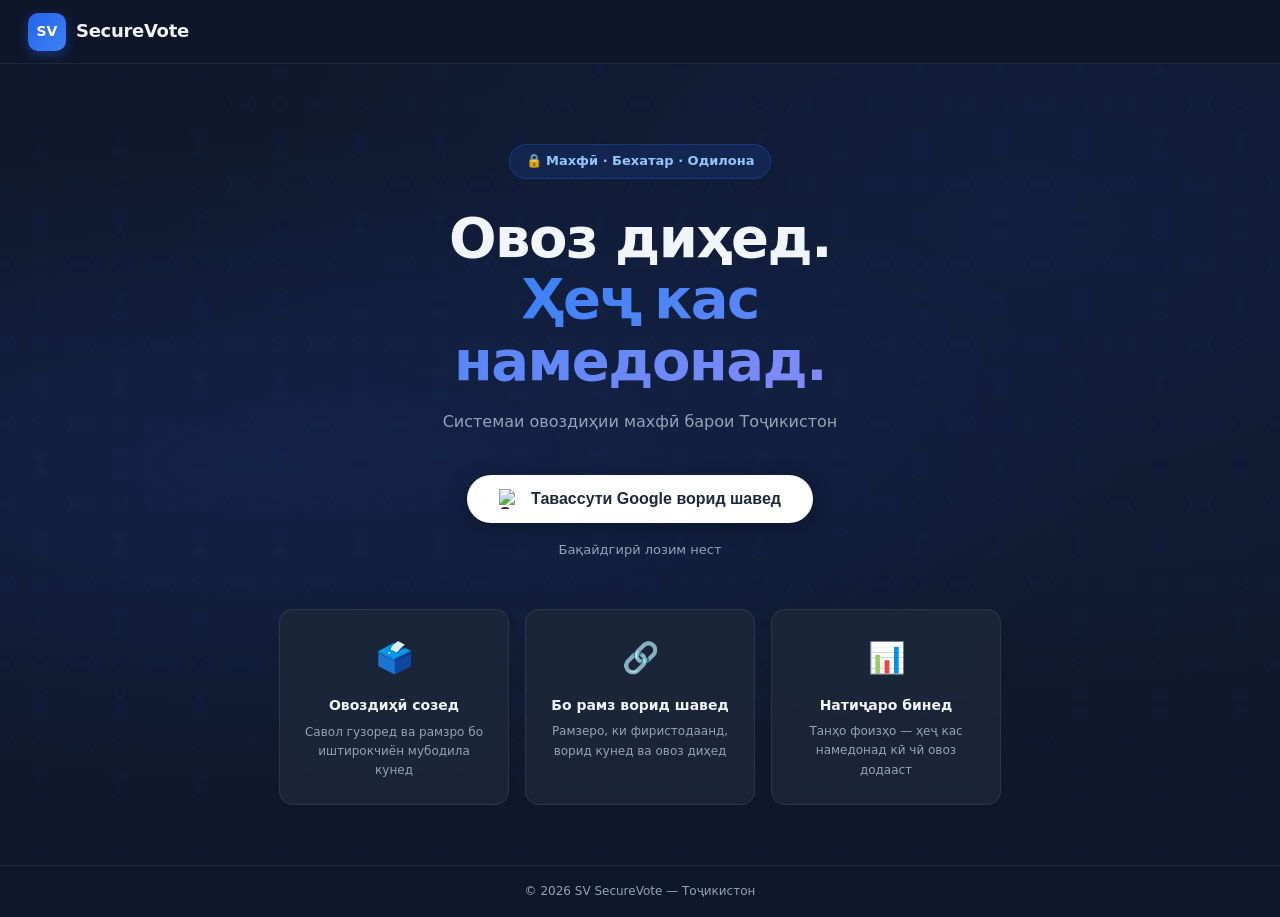
==== index.html @ 40b9450d "redesign: dark theme + Tajik language" ====
<!DOCTYPE html>
<html lang="tg">
<head>
  <meta charset="UTF-8" />
  <meta name="viewport" content="width=device-width, initial-scale=1.0"/>
  <title>SV — Овоздиҳии махфӣ</title>
  <link rel="stylesheet" href="style.css" />
  <style>
    #loader {
      position: fixed; inset: 0;
      background: #0f172a;
      display: flex; align-items: center; justify-content: center;
      z-index: 9999;
      transition: opacity 0.4s;
    }
    #loader.hidden { opacity: 0; pointer-events: none; }
    .loader-inner {
      display: flex; flex-direction: column; align-items: center; gap: 16px;
    }
    .loader-logo {
      width: 64px; height: 64px;
      background: linear-gradient(135deg, #2563eb, #3b82f6);
      border-radius: 16px;
      display: flex; align-items: center; justify-content: center;
      font-size: 22px; font-weight: 900; color: white;
      box-shadow: 0 8px 24px rgba(37,99,235,0.5);
      animation: pulse-logo 1.5s ease-in-out infinite;
    }
    @keyframes pulse-logo {
      0%, 100% { transform: scale(1); box-shadow: 0 8px 24px rgba(37,99,235,0.5); }
      50% { transform: scale(1.05); box-shadow: 0 12px 32px rgba(37,99,235,0.7); }
    }
    .loader-text { color: #94a3b8; font-size: 14px; letter-spacing: 0.5px; }
  </style>
</head>
<body>

  <div id="loader">
    <div class="loader-inner">
      <div class="loader-logo">SV</div>
      <div class="loader-text">SecureVote</div>
    </div>
  </div>

  <div class="page" id="mainContent" style="display:none">

    <header class="header">
      <div class="logo">
        <div class="logo-icon">SV</div>
        <span class="logo-text">SecureVote</span>
      </div>
    </header>

    <main class="hero">
      <div class="hero-content">

        <div class="badge">🔒 Махфӣ · Бехатар · Одилона</div>

        <h1 class="hero-title">
          Овоз диҳед.<br/>
          <span class="highlight">Ҳеҷ кас намедонад.</span>
        </h1>

        <p class="hero-subtitle">
          Системаи овоздиҳии махфӣ барои Тоҷикистон
        </p>

        <button class="btn-google" id="loginBtn">
          <img src="https://www.gstatic.com/firebasejs/ui/2.0.0/images/auth/google.svg" alt="Google" class="google-icon"/>
          Тавассути Google ворид шавед
        </button>

        <p class="login-note" id="statusText">Бақайдгирӣ лозим нест</p>

      </div>

      <div class="features">
        <div class="feature-card">
          <div class="feature-icon">🗳️</div>
          <h3>Овоздиҳӣ созед</h3>
          <p>Савол гузоред ва рамзро бо иштирокчиён мубодила кунед</p>
        </div>
        <div class="feature-card">
          <div class="feature-icon">🔗</div>
          <h3>Бо рамз ворид шавед</h3>
          <p>Рамзеро, ки фиристодаанд, ворид кунед ва овоз диҳед</p>
        </div>
        <div class="feature-card">
          <div class="feature-icon">📊</div>
          <h3>Натиҷаро бинед</h3>
          <p>Танҳо фоизҳо — ҳеҷ кас намедонад кӣ чӣ овоз додааст</p>
        </div>
      </div>
    </main>

    <footer class="footer">
      <p>© 2026 SV SecureVote — Тоҷикистон</p>
    </footer>

  </div>

  <script src="https://accounts.google.com/gsi/client" async defer></script>
  <script>
    const API = window.location.origin + '/api';

    async function init() {
      try {
        const res = await fetch(`${API}/auth/me`, {
          credentials: 'include',
          signal: AbortSignal.timeout(3000)
        });
        if (res.ok) {
          const data = await res.json();
          if (data.id) { window.location.replace('/dashboard.html'); return; }
        }
      } catch (e) {}

      document.getElementById('loader').classList.add('hidden');
      document.getElementById('mainContent').style.display = 'block';

      setTimeout(() => {
        if (typeof google !== 'undefined') {
          google.accounts.id.initialize({
            client_id: '958043340271-2udqs3muep02uu7fbc3ut4n145avl7a7.apps.googleusercontent.com',
            callback: handleGoogleLogin,
            auto_select: false,
          });
        }
      }, 500);
    }

    document.getElementById('loginBtn').addEventListener('click', () => {
      if (typeof google !== 'undefined') {
        google.accounts.id.prompt();
      } else {
        document.getElementById('statusText').textContent = '❌ Google загрузилось не. Обнови страницу.';
      }
    });

    async function handleGoogleLogin(response) {
      const statusText = document.getElementById('statusText');
      const btn = document.getElementById('loginBtn');
      btn.disabled = true;
      statusText.textContent = 'Дохил мешавем...';

      try {
        const payload = JSON.parse(atob(response.credential.split('.')[1]));
        const res = await fetch(`${API}/auth/google/login`, {
          method: 'POST',
          credentials: 'include',
          headers: { 'Content-Type': 'application/json' },
          body: JSON.stringify({
            google_id: payload.sub,
            email: payload.email,
            name: payload.name,
            avatar: payload.picture,
          }),
        });
        const data = await res.json();
        if (data.success) {
          statusText.textContent = '✅ Муваффақ!';
          window.location.replace('/dashboard.html');
        } else {
          statusText.textContent = '❌ Хато. Такрор кӯшед.';
          btn.disabled = false;
        }
      } catch (e) {
        statusText.textContent = '❌ Хато: ' + e.message;
        btn.disabled = false;
      }
    }

    window.addEventListener('load', init);
  </script>
</body>
</html>
---- style.css ----
/* === RESET === */
* { margin: 0; padding: 0; box-sizing: border-box; }

:root {
  --primary: #2563eb;
  --primary-dark: #1d4ed8;
  --primary-light: #3b82f6;
  --accent: #f59e0b;
  --bg: #0f172a;
  --bg2: #1e293b;
  --bg3: #334155;
  --text: #f1f5f9;
  --text2: #94a3b8;
  --border: rgba(255,255,255,0.08);
  --card: rgba(30,41,59,0.8);
  --white: #ffffff;
  --success: #10b981;
  --danger: #ef4444;
  --radius: 14px;
  --radius-sm: 8px;
}

body {
  font-family: 'Segoe UI', system-ui, -apple-system, sans-serif;
  background: var(--bg);
  color: var(--text);
  min-height: 100vh;
  line-height: 1.6;
}

.page {
  min-height: 100vh;
  display: flex;
  flex-direction: column;
}

/* === HEADER === */
.header {
  background: rgba(15,23,42,0.95);
  border-bottom: 1px solid var(--border);
  padding: 0 28px;
  height: 64px;
  display: flex;
  align-items: center;
  justify-content: space-between;
  position: sticky;
  top: 0;
  z-index: 100;
  backdrop-filter: blur(12px);
}

.logo {
  display: flex;
  align-items: center;
  gap: 10px;
  cursor: pointer;
}

.logo-icon {
  width: 38px;
  height: 38px;
  background: linear-gradient(135deg, var(--primary), var(--primary-light));
  border-radius: 10px;
  display: flex;
  align-items: center;
  justify-content: center;
  font-weight: 900;
  font-size: 14px;
  color: white;
  box-shadow: 0 4px 12px rgba(37,99,235,0.4);
}

.logo-text {
  font-size: 18px;
  font-weight: 700;
  color: var(--text);
  letter-spacing: -0.3px;
}

/* === HERO === */
.hero {
  flex: 1;
  display: flex;
  flex-direction: column;
  align-items: center;
  justify-content: center;
  padding: 80px 24px 60px;
  background: var(--bg);
  position: relative;
  overflow: hidden;
}

/* Таджикский орнамент */
.hero::before {
  content: '';
  position: absolute;
  inset: 0;
  background-image: radial-gradient(ellipse at 20% 50%, rgba(37,99,235,0.15) 0%, transparent 60%),
                    radial-gradient(ellipse at 80% 20%, rgba(37,99,235,0.1) 0%, transparent 60%);
}

.hero::after {
  content: '';
  position: absolute;
  inset: 0;
  background-image: url("data:image/svg+xml,%3Csvg width='80' height='80' viewBox='0 0 80 80' xmlns='http://www.w3.org/2000/svg'%3E%3Cg fill='none'%3E%3Cpath d='M40 0 L50 15 L40 10 L30 15 Z' fill='rgba(37,99,235,0.06)'/%3E%3Cpath d='M40 80 L50 65 L40 70 L30 65 Z' fill='rgba(37,99,235,0.06)'/%3E%3Cpath d='M0 40 L15 30 L10 40 L15 50 Z' fill='rgba(37,99,235,0.06)'/%3E%3Cpath d='M80 40 L65 30 L70 40 L65 50 Z' fill='rgba(37,99,235,0.06)'/%3E%3Ccircle cx='40' cy='40' r='8' stroke='rgba(37,99,235,0.08)' fill='none'/%3E%3C/g%3E%3C/svg%3E");
  opacity: 0.5;
}

.hero-content {
  text-align: center;
  max-width: 520px;
  position: relative;
  z-index: 1;
}

.badge {
  display: inline-flex;
  align-items: center;
  gap: 6px;
  background: rgba(37,99,235,0.15);
  border: 1px solid rgba(37,99,235,0.3);
  color: #93c5fd;
  padding: 6px 16px;
  border-radius: 50px;
  font-size: 13px;
  font-weight: 600;
  margin-bottom: 28px;
}

.hero-title {
  font-size: clamp(36px, 5vw, 56px);
  font-weight: 900;
  color: var(--text);
  line-height: 1.1;
  letter-spacing: -1.5px;
  margin-bottom: 16px;
}

.highlight {
  background: linear-gradient(135deg, var(--primary-light), #818cf8);
  -webkit-background-clip: text;
  -webkit-text-fill-color: transparent;
  background-clip: text;
}

.hero-subtitle {
  font-size: 16px;
  color: var(--text2);
  line-height: 1.7;
  margin-bottom: 40px;
}

/* === GOOGLE BUTTON === */
.btn-google {
  display: inline-flex;
  align-items: center;
  gap: 12px;
  background: white;
  color: #1e293b;
  border: none;
  padding: 14px 32px;
  border-radius: 50px;
  font-size: 16px;
  font-weight: 700;
  cursor: pointer;
  transition: all 0.25s;
  box-shadow: 0 4px 20px rgba(0,0,0,0.3);
}

.btn-google:hover {
  transform: translateY(-2px);
  box-shadow: 0 8px 28px rgba(0,0,0,0.4);
}

.btn-google:disabled { opacity: 0.6; cursor: not-allowed; transform: none; }
.google-icon { width: 20px; height: 20px; }

.login-note {
  margin-top: 14px;
  font-size: 13px;
  color: var(--text2);
}

/* === FEATURES === */
.features {
  display: flex;
  gap: 16px;
  flex-wrap: wrap;
  justify-content: center;
  max-width: 820px;
  padding: 48px 24px 0;
  position: relative;
  z-index: 1;
}

.feature-card {
  background: var(--card);
  border: 1px solid var(--border);
  border-radius: var(--radius);
  padding: 24px 20px;
  width: 230px;
  text-align: center;
  backdrop-filter: blur(12px);
  transition: all 0.25s;
}

.feature-card:hover {
  border-color: rgba(37,99,235,0.4);
  transform: translateY(-4px);
  box-shadow: 0 8px 24px rgba(37,99,235,0.15);
}

.feature-icon { font-size: 30px; margin-bottom: 12px; }

.feature-card h3 {
  font-size: 14px;
  font-weight: 700;
  color: var(--text);
  margin-bottom: 6px;
}

.feature-card p {
  font-size: 12px;
  color: var(--text2);
  line-height: 1.6;
}

/* === FOOTER === */
.footer {
  text-align: center;
  padding: 16px;
  color: var(--text2);
  font-size: 12px;
  border-top: 1px solid var(--border);
}

/* === DASHBOARD === */
.dashboard {
  flex: 1;
  max-width: 880px;
  margin: 0 auto;
  width: 100%;
  padding: 32px 24px;
  display: flex;
  flex-direction: column;
  gap: 28px;
}

.dashboard-welcome h1 {
  font-size: 24px;
  font-weight: 800;
  color: var(--text);
  margin-bottom: 4px;
}

.dashboard-welcome p { color: var(--text2); font-size: 14px; }

/* === DASHBOARD CARDS === */
.dashboard-cards {
  display: flex;
  gap: 14px;
  flex-wrap: wrap;
}

.dash-card {
  background: var(--card);
  border: 1px solid var(--border);
  border-radius: var(--radius);
  padding: 24px 20px;
  flex: 1;
  min-width: 200px;
  display: flex;
  flex-direction: column;
  gap: 10px;
  backdrop-filter: blur(12px);
  transition: all 0.25s;
}

.dash-card:hover {
  border-color: rgba(37,99,235,0.4);
  transform: translateY(-3px);
  box-shadow: 0 8px 24px rgba(37,99,235,0.1);
}

.dash-card-icon { font-size: 32px; }

.dash-card h2 {
  font-size: 16px;
  font-weight: 700;
  color: var(--text);
}

.dash-card p {
  font-size: 12px;
  color: var(--text2);
  line-height: 1.6;
  flex: 1;
}

/* === BUTTONS === */
.btn-primary {
  background: linear-gradient(135deg, var(--primary), var(--primary-light));
  color: white;
  border: none;
  padding: 11px 20px;
  border-radius: var(--radius-sm);
  font-size: 14px;
  font-weight: 700;
  cursor: pointer;
  transition: all 0.2s;
  width: 100%;
  box-shadow: 0 4px 12px rgba(37,99,235,0.3);
}

.btn-primary:hover {
  transform: translateY(-1px);
  box-shadow: 0 6px 16px rgba(37,99,235,0.4);
}

.btn-primary:disabled { opacity: 0.5; cursor: not-allowed; transform: none; }

.btn-secondary {
  background: transparent;
  color: var(--primary-light);
  border: 1.5px solid rgba(37,99,235,0.5);
  padding: 11px 20px;
  border-radius: var(--radius-sm);
  font-size: 14px;
  font-weight: 700;
  cursor: pointer;
  transition: all 0.2s;
  width: 100%;
}

.btn-secondary:hover {
  background: rgba(37,99,235,0.1);
  border-color: var(--primary-light);
}

.btn-cancel {
  background: transparent;
  color: var(--text2);
  border: 1px solid var(--border);
  padding: 11px 20px;
  border-radius: var(--radius-sm);
  font-size: 14px;
  cursor: pointer;
  transition: all 0.2s;
}

.btn-cancel:hover { background: var(--bg2); }

.btn-logout {
  background: transparent;
  border: 1px solid var(--border);
  color: var(--text2);
  padding: 7px 14px;
  border-radius: var(--radius-sm);
  cursor: pointer;
  font-size: 13px;
  transition: all 0.2s;
}

.btn-logout:hover { border-color: var(--danger); color: var(--danger); }

.btn-add {
  background: transparent;
  color: var(--primary-light);
  border: 1.5px dashed rgba(37,99,235,0.4);
  padding: 10px;
  border-radius: var(--radius-sm);
  font-size: 14px;
  cursor: pointer;
  width: 100%;
  transition: all 0.2s;
  margin-top: 6px;
}

.btn-add:hover { background: rgba(37,99,235,0.08); }

/* === USER INFO === */
.user-info { display: flex; align-items: center; gap: 10px; }

.user-photo {
  width: 32px;
  height: 32px;
  border-radius: 50%;
  border: 2px solid var(--primary);
}

.user-name {
  font-size: 14px;
  font-weight: 600;
  color: var(--text);
}

/* === FORMS === */
.form-box {
  background: var(--card);
  border: 1px solid var(--border);
  border-radius: var(--radius);
  padding: 28px;
  backdrop-filter: blur(12px);
}

.form-box h2 {
  font-size: 18px;
  font-weight: 800;
  margin-bottom: 20px;
  color: var(--text);
}

.form-group {
  display: flex;
  flex-direction: column;
  gap: 8px;
  margin-bottom: 16px;
}

.form-group label {
  font-size: 12px;
  font-weight: 700;
  color: var(--text2);
  text-transform: uppercase;
  letter-spacing: 0.8px;
}

.form-group input,
.option-input {
  background: var(--bg);
  border: 1.5px solid var(--border);
  color: var(--text);
  padding: 11px 14px;
  border-radius: var(--radius-sm);
  font-size: 14px;
  outline: none;
  transition: border-color 0.2s;
  width: 100%;
  margin-bottom: 8px;
}

.form-group input:focus,
.option-input:focus {
  border-color: var(--primary);
  box-shadow: 0 0 0 3px rgba(37,99,235,0.1);
}

.form-group input::placeholder,
.option-input::placeholder { color: var(--text2); }

.form-actions {
  display: flex;
  gap: 10px;
  justify-content: flex-end;
  margin-top: 8px;
}

/* === MY POLLS === */
.my-polls h2 {
  font-size: 17px;
  font-weight: 800;
  margin-bottom: 14px;
  color: var(--text);
}

.tabs { display: flex; gap: 8px; margin-bottom: 14px; }

.tab {
  background: transparent;
  border: 1.5px solid var(--border);
  color: var(--text2);
  padding: 7px 18px;
  border-radius: 50px;
  font-size: 13px;
  font-weight: 600;
  cursor: pointer;
  transition: all 0.2s;
}

.tab.active {
  background: var(--primary);
  border-color: var(--primary);
  color: white;
  box-shadow: 0 4px 12px rgba(37,99,235,0.3);
}

.polls-list { display: flex; flex-direction: column; gap: 10px; }

.empty-text {
  color: var(--text2);
  text-align: center;
  padding: 30px;
  font-size: 14px;
}

.poll-item {
  background: var(--card);
  border: 1px solid var(--border);
  border-radius: var(--radius);
  padding: 14px 18px;
  display: flex;
  align-items: center;
  justify-content: space-between;
  gap: 16px;
  backdrop-filter: blur(12px);
  transition: all 0.2s;
}

.poll-item:hover { border-color: rgba(37,99,235,0.3); }

.poll-item-info {
  display: flex;
  align-items: center;
  gap: 10px;
  flex-wrap: wrap;
}

.poll-code {
  background: rgba(37,99,235,0.15);
  color: #93c5fd;
  padding: 4px 10px;
  border-radius: 6px;
  font-size: 12px;
  font-weight: 700;
  letter-spacing: 1.5px;
}

.poll-question { font-size: 14px; color: var(--text); font-weight: 500; }
.poll-votes { font-size: 12px; color: var(--text2); }

.poll-status {
  font-size: 11px;
  padding: 3px 8px;
  border-radius: 6px;
  font-weight: 600;
}

.poll-status.active { background: rgba(16,185,129,0.15); color: #34d399; }
.poll-status.closed { background: rgba(239,68,68,0.15); color: #f87171; }

.poll-item-actions { display: flex; gap: 8px; align-items: center; }

.btn-view {
  background: transparent;
  border: 1px solid rgba(37,99,235,0.4);
  color: #93c5fd;
  padding: 6px 14px;
  border-radius: 6px;
  font-size: 12px;
  font-weight: 600;
  cursor: pointer;
  white-space: nowrap;
  transition: all 0.2s;
}

.btn-view:hover { background: rgba(37,99,235,0.15); }

.btn-csv {
  background: transparent;
  border: 1px solid var(--border);
  color: var(--text2);
  padding: 6px 10px;
  border-radius: 6px;
  font-size: 12px;
  cursor: pointer;
  transition: all 0.2s;
}

.btn-csv:hover { border-color: var(--primary-light); color: var(--primary-light); }

.btn-delete {
  background: transparent;
  border: 1px solid rgba(239,68,68,0.3);
  color: #f87171;
  padding: 6px 10px;
  border-radius: 6px;
  font-size: 12px;
  cursor: pointer;
  transition: all 0.2s;
}

.btn-delete:hover { background: rgba(239,68,68,0.1); }

@media (max-width: 600px) {
  .dashboard-cards { flex-direction: column; }
  .poll-item { flex-direction: column; align-items: flex-start; }
  .features { flex-direction: column; align-items: center; }
  .header { padding: 0 16px; }
  .dashboard { padding: 20px 16px; }
}
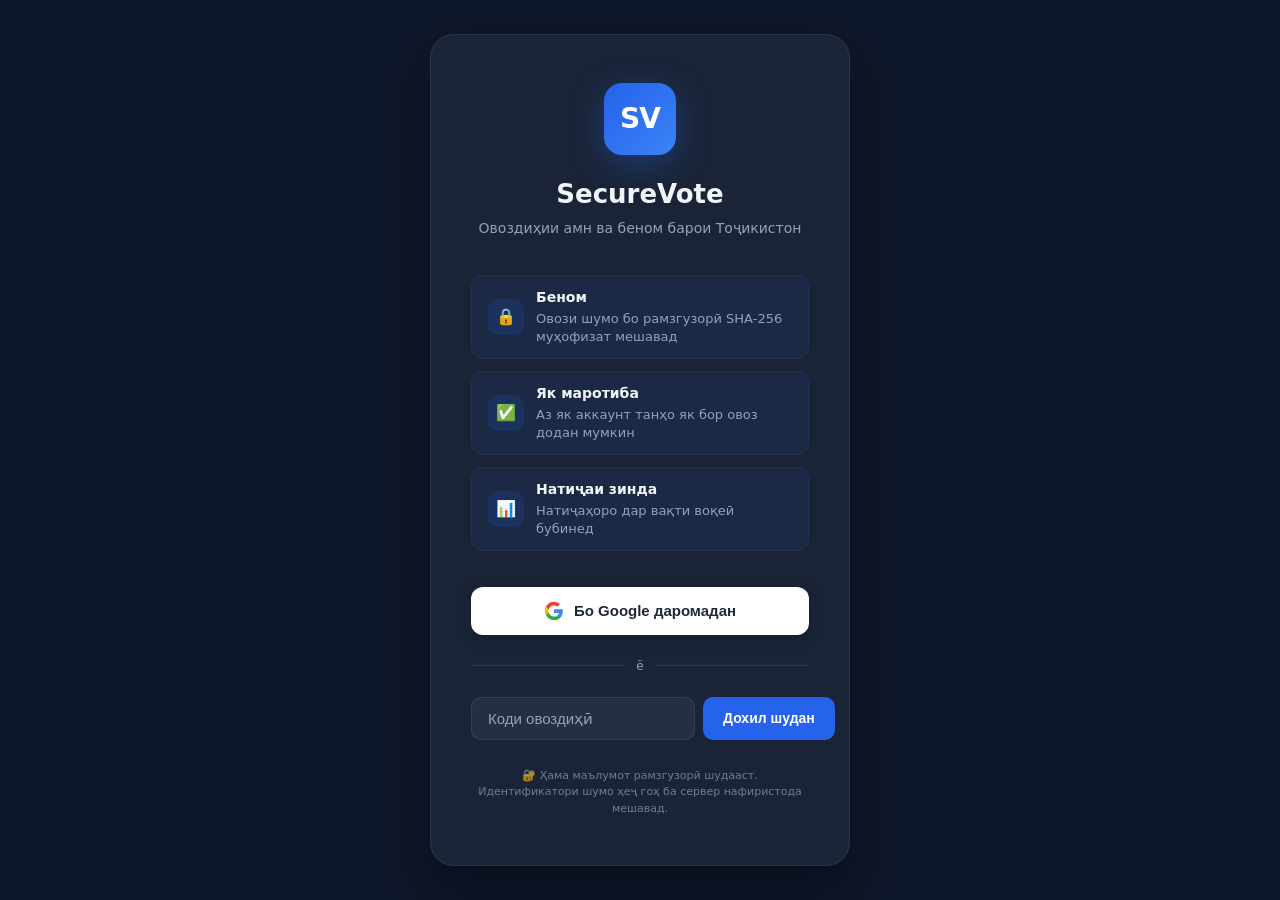
==== commit dbd0bbb5: "fix: OAuth redirect for mobile browsers" ====
--- a/index.html
+++ b/index.html
@@ -2,153 +2,452 @@
 <html lang="tg">
 <head>
   <meta charset="UTF-8" />
-  <meta name="viewport" content="width=device-width, initial-scale=1.0"/>
-  <title>SV — Овоздиҳии махфӣ</title>
-  <link rel="stylesheet" href="style.css" />
+  <meta name="viewport" content="width=device-width, initial-scale=1.0" />
+  <title>SecureVote — Овоздиҳии Амн</title>
   <style>
+    :root {
+      --primary: #2563eb;
+      --primary-dark: #1d4ed8;
+      --primary-light: #3b82f6;
+      --bg: #0f172a;
+      --bg2: #1e293b;
+      --text: #f1f5f9;
+      --text2: #94a3b8;
+      --border: rgba(255,255,255,0.08);
+      --card: rgba(30,41,59,0.8);
+      --success: #10b981;
+      --error: #ef4444;
+    }
+
+    * { margin: 0; padding: 0; box-sizing: border-box; }
+
+    body {
+      font-family: 'Segoe UI', system-ui, sans-serif;
+      background: var(--bg);
+      color: var(--text);
+      min-height: 100vh;
+      display: flex;
+      align-items: center;
+      justify-content: center;
+    }
+
+    /* ── LOADER ── */
     #loader {
-      position: fixed; inset: 0;
-      background: #0f172a;
-      display: flex; align-items: center; justify-content: center;
+      position: fixed;
+      inset: 0;
+      background: var(--bg);
+      display: flex;
+      flex-direction: column;
+      align-items: center;
+      justify-content: center;
       z-index: 9999;
-      transition: opacity 0.4s;
+      transition: opacity 0.4s ease;
     }
     #loader.hidden { opacity: 0; pointer-events: none; }
-    .loader-inner {
-      display: flex; flex-direction: column; align-items: center; gap: 16px;
-    }
+
     .loader-logo {
-      width: 64px; height: 64px;
-      background: linear-gradient(135deg, #2563eb, #3b82f6);
-      border-radius: 16px;
-      display: flex; align-items: center; justify-content: center;
-      font-size: 22px; font-weight: 900; color: white;
-      box-shadow: 0 8px 24px rgba(37,99,235,0.5);
-      animation: pulse-logo 1.5s ease-in-out infinite;
-    }
-    @keyframes pulse-logo {
-      0%, 100% { transform: scale(1); box-shadow: 0 8px 24px rgba(37,99,235,0.5); }
-      50% { transform: scale(1.05); box-shadow: 0 12px 32px rgba(37,99,235,0.7); }
-    }
-    .loader-text { color: #94a3b8; font-size: 14px; letter-spacing: 0.5px; }
+      width: 80px;
+      height: 80px;
+      background: linear-gradient(135deg, var(--primary), var(--primary-light));
+      border-radius: 20px;
+      display: flex;
+      align-items: center;
+      justify-content: center;
+      font-size: 32px;
+      font-weight: 900;
+      color: #fff;
+      letter-spacing: -1px;
+      box-shadow: 0 0 40px rgba(37,99,235,0.5);
+      animation: logoPulse 1.5s ease-in-out infinite;
+      margin-bottom: 24px;
+    }
+    @keyframes logoPulse {
+      0%, 100% { transform: scale(1); box-shadow: 0 0 40px rgba(37,99,235,0.5); }
+      50% { transform: scale(1.07); box-shadow: 0 0 60px rgba(37,99,235,0.8); }
+    }
+
+    .loader-text {
+      color: var(--text2);
+      font-size: 14px;
+      letter-spacing: 2px;
+      text-transform: uppercase;
+    }
+
+    .loader-dots {
+      display: flex;
+      gap: 6px;
+      margin-top: 16px;
+    }
+    .loader-dots span {
+      width: 8px; height: 8px;
+      background: var(--primary);
+      border-radius: 50%;
+      animation: dotBounce 1.2s ease-in-out infinite;
+    }
+    .loader-dots span:nth-child(2) { animation-delay: 0.2s; }
+    .loader-dots span:nth-child(3) { animation-delay: 0.4s; }
+    @keyframes dotBounce {
+      0%, 80%, 100% { transform: scale(0.6); opacity: 0.4; }
+      40% { transform: scale(1); opacity: 1; }
+    }
+
+    /* ── MAIN PAGE ── */
+    #app {
+      display: none;
+      width: 100%;
+      min-height: 100vh;
+      flex-direction: column;
+      align-items: center;
+      justify-content: center;
+      padding: 20px;
+    }
+    #app.visible { display: flex; }
+
+    .card {
+      background: var(--card);
+      border: 1px solid var(--border);
+      border-radius: 24px;
+      padding: 48px 40px;
+      width: 100%;
+      max-width: 420px;
+      backdrop-filter: blur(20px);
+      box-shadow: 0 25px 60px rgba(0,0,0,0.4);
+      text-align: center;
+    }
+
+    .logo {
+      width: 72px;
+      height: 72px;
+      background: linear-gradient(135deg, var(--primary), var(--primary-light));
+      border-radius: 18px;
+      display: inline-flex;
+      align-items: center;
+      justify-content: center;
+      font-size: 28px;
+      font-weight: 900;
+      color: #fff;
+      letter-spacing: -1px;
+      margin-bottom: 24px;
+      box-shadow: 0 8px 32px rgba(37,99,235,0.35);
+    }
+
+    h1 {
+      font-size: 26px;
+      font-weight: 700;
+      color: var(--text);
+      margin-bottom: 8px;
+    }
+
+    .subtitle {
+      color: var(--text2);
+      font-size: 14px;
+      line-height: 1.6;
+      margin-bottom: 36px;
+    }
+
+    .features {
+      display: flex;
+      flex-direction: column;
+      gap: 12px;
+      margin-bottom: 36px;
+      text-align: left;
+    }
+
+    .feature-item {
+      display: flex;
+      align-items: center;
+      gap: 12px;
+      padding: 12px 16px;
+      background: rgba(37,99,235,0.08);
+      border: 1px solid rgba(37,99,235,0.15);
+      border-radius: 12px;
+    }
+
+    .feature-icon {
+      width: 36px;
+      height: 36px;
+      background: rgba(37,99,235,0.15);
+      border-radius: 10px;
+      display: flex;
+      align-items: center;
+      justify-content: center;
+      font-size: 16px;
+      flex-shrink: 0;
+    }
+
+    .feature-text {
+      font-size: 13px;
+      color: var(--text2);
+      line-height: 1.4;
+    }
+    .feature-text strong {
+      display: block;
+      color: var(--text);
+      font-size: 14px;
+      margin-bottom: 2px;
+    }
+
+    .btn-google {
+      width: 100%;
+      padding: 14px 20px;
+      background: #fff;
+      color: #1f2937;
+      border: none;
+      border-radius: 12px;
+      font-size: 15px;
+      font-weight: 600;
+      cursor: pointer;
+      display: flex;
+      align-items: center;
+      justify-content: center;
+      gap: 10px;
+      transition: all 0.2s;
+      box-shadow: 0 4px 16px rgba(0,0,0,0.2);
+    }
+    .btn-google:hover {
+      background: #f8fafc;
+      transform: translateY(-1px);
+      box-shadow: 0 6px 20px rgba(0,0,0,0.3);
+    }
+    .btn-google:active { transform: translateY(0); }
+    .btn-google:disabled {
+      opacity: 0.6;
+      cursor: not-allowed;
+      transform: none;
+    }
+    .btn-google svg { width: 20px; height: 20px; flex-shrink: 0; }
+
+    .status {
+      margin-top: 16px;
+      padding: 12px 16px;
+      border-radius: 10px;
+      font-size: 13px;
+      display: none;
+    }
+    .status.show { display: block; }
+    .status.error { background: rgba(239,68,68,0.1); border: 1px solid rgba(239,68,68,0.2); color: #fca5a5; }
+    .status.success { background: rgba(16,185,129,0.1); border: 1px solid rgba(16,185,129,0.2); color: #6ee7b7; }
+    .status.info { background: rgba(37,99,235,0.1); border: 1px solid rgba(37,99,235,0.2); color: #93c5fd; }
+
+    .divider {
+      display: flex;
+      align-items: center;
+      gap: 12px;
+      margin: 24px 0;
+      color: var(--text2);
+      font-size: 12px;
+    }
+    .divider::before, .divider::after {
+      content: '';
+      flex: 1;
+      height: 1px;
+      background: var(--border);
+    }
+
+    .join-row { display: flex; gap: 8px; }
+
+    .input {
+      flex: 1;
+      padding: 12px 16px;
+      background: rgba(255,255,255,0.05);
+      border: 1px solid var(--border);
+      border-radius: 10px;
+      color: var(--text);
+      font-size: 15px;
+      text-transform: uppercase;
+      letter-spacing: 2px;
+      outline: none;
+      transition: border-color 0.2s;
+    }
+    .input::placeholder { color: var(--text2); letter-spacing: 0; text-transform: none; }
+    .input:focus { border-color: var(--primary); }
+
+    .btn-join {
+      padding: 12px 20px;
+      background: var(--primary);
+      color: #fff;
+      border: none;
+      border-radius: 10px;
+      font-size: 14px;
+      font-weight: 600;
+      cursor: pointer;
+      transition: all 0.2s;
+      white-space: nowrap;
+    }
+    .btn-join:hover { background: var(--primary-dark); }
+
+    .footer-note {
+      margin-top: 28px;
+      font-size: 11px;
+      color: var(--text2);
+      line-height: 1.5;
+      opacity: 0.7;
+    }
   </style>
 </head>
 <body>
 
+  <!-- LOADER -->
   <div id="loader">
-    <div class="loader-inner">
-      <div class="loader-logo">SV</div>
-      <div class="loader-text">SecureVote</div>
+    <div class="loader-logo">SV</div>
+    <div class="loader-text">SecureVote</div>
+    <div class="loader-dots">
+      <span></span><span></span><span></span>
     </div>
   </div>
 
-  <div class="page" id="mainContent" style="display:none">
-
-    <header class="header">
-      <div class="logo">
-        <div class="logo-icon">SV</div>
-        <span class="logo-text">SecureVote</span>
-      </div>
-    </header>
-
-    <main class="hero">
-      <div class="hero-content">
-
-        <div class="badge">🔒 Махфӣ · Бехатар · Одилона</div>
-
-        <h1 class="hero-title">
-          Овоз диҳед.<br/>
-          <span class="highlight">Ҳеҷ кас намедонад.</span>
-        </h1>
-
-        <p class="hero-subtitle">
-          Системаи овоздиҳии махфӣ барои Тоҷикистон
-        </p>
-
-        <button class="btn-google" id="loginBtn">
-          <img src="https://www.gstatic.com/firebasejs/ui/2.0.0/images/auth/google.svg" alt="Google" class="google-icon"/>
-          Тавассути Google ворид шавед
-        </button>
-
-        <p class="login-note" id="statusText">Бақайдгирӣ лозим нест</p>
-
-      </div>
+  <!-- MAIN APP -->
+  <div id="app">
+    <div class="card">
+      <div class="logo">SV</div>
+      <h1>SecureVote</h1>
+      <p class="subtitle">Овоздиҳии амн ва беном барои Тоҷикистон</p>
 
       <div class="features">
-        <div class="feature-card">
-          <div class="feature-icon">🗳️</div>
-          <h3>Овоздиҳӣ созед</h3>
-          <p>Савол гузоред ва рамзро бо иштирокчиён мубодила кунед</p>
+        <div class="feature-item">
+          <div class="feature-icon">🔒</div>
+          <div class="feature-text">
+            <strong>Беном</strong>
+            Овози шумо бо рамзгузорӣ SHA-256 муҳофизат мешавад
+          </div>
         </div>
-        <div class="feature-card">
-          <div class="feature-icon">🔗</div>
-          <h3>Бо рамз ворид шавед</h3>
-          <p>Рамзеро, ки фиристодаанд, ворид кунед ва овоз диҳед</p>
+        <div class="feature-item">
+          <div class="feature-icon">✅</div>
+          <div class="feature-text">
+            <strong>Як маротиба</strong>
+            Аз як аккаунт танҳо як бор овоз додан мумкин
+          </div>
         </div>
-        <div class="feature-card">
+        <div class="feature-item">
           <div class="feature-icon">📊</div>
-          <h3>Натиҷаро бинед</h3>
-          <p>Танҳо фоизҳо — ҳеҷ кас намедонад кӣ чӣ овоз додааст</p>
+          <div class="feature-text">
+            <strong>Натиҷаи зинда</strong>
+            Натиҷаҳоро дар вақти воқеӣ бубинед
+          </div>
         </div>
       </div>
-    </main>
-
-    <footer class="footer">
-      <p>© 2026 SV SecureVote — Тоҷикистон</p>
-    </footer>
-
+
+      <button class="btn-google" id="btnGoogle" onclick="loginWithGoogle()">
+        <svg viewBox="0 0 24 24" xmlns="http://www.w3.org/2000/svg">
+          <path d="M22.56 12.25c0-.78-.07-1.53-.2-2.25H12v4.26h5.92c-.26 1.37-1.04 2.53-2.21 3.31v2.77h3.57c2.08-1.92 3.28-4.74 3.28-8.09z" fill="#4285F4"/>
+          <path d="M12 23c2.97 0 5.46-.98 7.28-2.66l-3.57-2.77c-.98.66-2.23 1.06-3.71 1.06-2.86 0-5.29-1.93-6.16-4.53H2.18v2.84C3.99 20.53 7.7 23 12 23z" fill="#34A853"/>
+          <path d="M5.84 14.09c-.22-.66-.35-1.36-.35-2.09s.13-1.43.35-2.09V7.07H2.18C1.43 8.55 1 10.22 1 12s.43 3.45 1.18 4.93l2.85-2.22.81-.62z" fill="#FBBC05"/>
+          <path d="M12 5.38c1.62 0 3.06.56 4.21 1.64l3.15-3.15C17.45 2.09 14.97 1 12 1 7.7 1 3.99 3.47 2.18 7.07l3.66 2.84c.87-2.6 3.3-4.53 6.16-4.53z" fill="#EA4335"/>
+        </svg>
+        Бо Google даромадан
+      </button>
+
+      <div id="statusMsg" class="status"></div>
+
+      <div class="divider">ё</div>
+
+      <div class="join-row">
+        <input class="input" type="text" id="pollCode" placeholder="Коди овоздиҳӣ" maxlength="6" />
+        <button class="btn-join" onclick="joinPoll()">Дохил шудан</button>
+      </div>
+
+      <p class="footer-note">
+        🔐 Ҳама маълумот рамзгузорӣ шудааст. Идентификатори шумо ҳеҷ гоҳ ба сервер нафиристода мешавад.
+      </p>
+    </div>
   </div>
 
+  <!-- Google GSI -->
   <script src="https://accounts.google.com/gsi/client" async defer></script>
+
   <script>
     const API = window.location.origin + '/api';
 
-    async function init() {
+    // ── Проверяем авторизацию при загрузке ──
+    window.addEventListener('load', () => {
+      checkAuthQuiet();
+    });
+
+    async function checkAuthQuiet() {
       try {
-        const res = await fetch(`${API}/auth/me`, {
-          credentials: 'include',
-          signal: AbortSignal.timeout(3000)
+        const r = await fetch(`${API}/auth/me`, { credentials: 'include' });
+        if (r.ok) {
+          window.location.href = '/dashboard.html';
+          return;
+        }
+      } catch (_) {}
+      showApp();
+    }
+
+    function showApp() {
+      const loader = document.getElementById('loader');
+      loader.classList.add('hidden');
+      setTimeout(() => {
+        loader.style.display = 'none';
+        document.getElementById('app').classList.add('visible');
+      }, 400);
+    }
+
+    // ── Google Login — используем redirect (работает на всех устройствах) ──
+    function loginWithGoogle() {
+      // Показываем загрузку
+      const btn = document.getElementById('btnGoogle');
+      btn.disabled = true;
+      showStatus('Переход на страницу Google...', 'info');
+
+      // Ждём загрузки Google GSI
+      waitForGoogle(() => {
+        google.accounts.id.initialize({
+          client_id: '958043340271-2udqs3muep02uu7fbc3ut4n145avl7a7.apps.googleusercontent.com',
+          callback: handleGoogleLogin,
+          auto_select: false,
+          ux_mode: 'popup',
         });
-        if (res.ok) {
-          const data = await res.json();
-          if (data.id) { window.location.replace('/dashboard.html'); return; }
-        }
-      } catch (e) {}
-
-      document.getElementById('loader').classList.add('hidden');
-      document.getElementById('mainContent').style.display = 'block';
-
-      setTimeout(() => {
-        if (typeof google !== 'undefined') {
-          google.accounts.id.initialize({
-            client_id: '958043340271-2udqs3muep02uu7fbc3ut4n145avl7a7.apps.googleusercontent.com',
-            callback: handleGoogleLogin,
-            auto_select: false,
-          });
-        }
-      }, 500);
-    }
-
-    document.getElementById('loginBtn').addEventListener('click', () => {
-      if (typeof google !== 'undefined') {
-        google.accounts.id.prompt();
+
+        // Сначала пробуем popup
+        google.accounts.id.prompt((notification) => {
+          if (notification.isNotDisplayed() || notification.isSkippedMoment()) {
+            // Popup заблокирован — используем OAuth redirect
+            btn.disabled = false;
+            showStatus('', 'info');
+            doOAuthRedirect();
+          }
+        });
+      });
+    }
+
+    function doOAuthRedirect() {
+      // Строим URL для OAuth redirect — открывается как обычная страница
+      const clientId = '958043340271-2udqs3muep02uu7fbc3ut4n145avl7a7.apps.googleusercontent.com';
+      const redirectUri = encodeURIComponent(window.location.origin + '/api/auth/google/callback');
+      const scope = encodeURIComponent('openid email profile');
+      const state = Math.random().toString(36).substring(2);
+      sessionStorage.setItem('oauth_state', state);
+
+      const url = `https://accounts.google.com/o/oauth2/v2/auth`
+        + `?client_id=${clientId}`
+        + `&redirect_uri=${redirectUri}`
+        + `&response_type=code`
+        + `&scope=${scope}`
+        + `&state=${state}`
+        + `&access_type=offline`
+        + `&prompt=select_account`;
+
+      window.location.href = url;
+    }
+
+    function waitForGoogle(cb) {
+      if (typeof google !== 'undefined' && google.accounts) {
+        cb();
       } else {
-        document.getElementById('statusText').textContent = '❌ Google загрузилось не. Обнови страницу.';
+        setTimeout(() => waitForGoogle(cb), 100);
       }
-    });
-
+    }
+
+    // Обработчик для popup режима (если сработал popup)
     async function handleGoogleLogin(response) {
-      const statusText = document.getElementById('statusText');
-      const btn = document.getElementById('loginBtn');
-      btn.disabled = true;
-      statusText.textContent = 'Дохил мешавем...';
-
+      showStatus('Вход...', 'info');
       try {
         const payload = JSON.parse(atob(response.credential.split('.')[1]));
         const res = await fetch(`${API}/auth/google/login`, {
           method: 'POST',
+          headers: { 'Content-Type': 'application/json' },
           credentials: 'include',
-          headers: { 'Content-Type': 'application/json' },
           body: JSON.stringify({
             google_id: payload.sub,
             email: payload.email,
@@ -157,20 +456,35 @@
           }),
         });
         const data = await res.json();
-        if (data.success) {
-          statusText.textContent = '✅ Муваффақ!';
-          window.location.replace('/dashboard.html');
+        if (res.ok && data.success) {
+          showStatus('✅ Хуш омадед, ' + data.user.name + '!', 'success');
+          setTimeout(() => { window.location.href = '/dashboard.html'; }, 800);
         } else {
-          statusText.textContent = '❌ Хато. Такрор кӯшед.';
-          btn.disabled = false;
+          showStatus('❌ Ошибка: ' + (data.error || 'Неизвестно'), 'error');
         }
       } catch (e) {
-        statusText.textContent = '❌ Хато: ' + e.message;
-        btn.disabled = false;
+        showStatus('❌ Ошибка: ' + e.message, 'error');
       }
     }
 
-    window.addEventListener('load', init);
+    function joinPoll() {
+      const code = document.getElementById('pollCode').value.trim().toUpperCase();
+      if (!code || code.length < 4) {
+        showStatus('❌ Введите правильный код', 'error');
+        return;
+      }
+      window.location.href = `/vote.html?code=${code}`;
+    }
+
+    document.getElementById('pollCode').addEventListener('keypress', (e) => {
+      if (e.key === 'Enter') joinPoll();
+    });
+
+    function showStatus(msg, type) {
+      const el = document.getElementById('statusMsg');
+      el.textContent = msg;
+      el.className = `status${msg ? ' show ' + type : ''}`;
+    }
   </script>
 </body>
 </html>
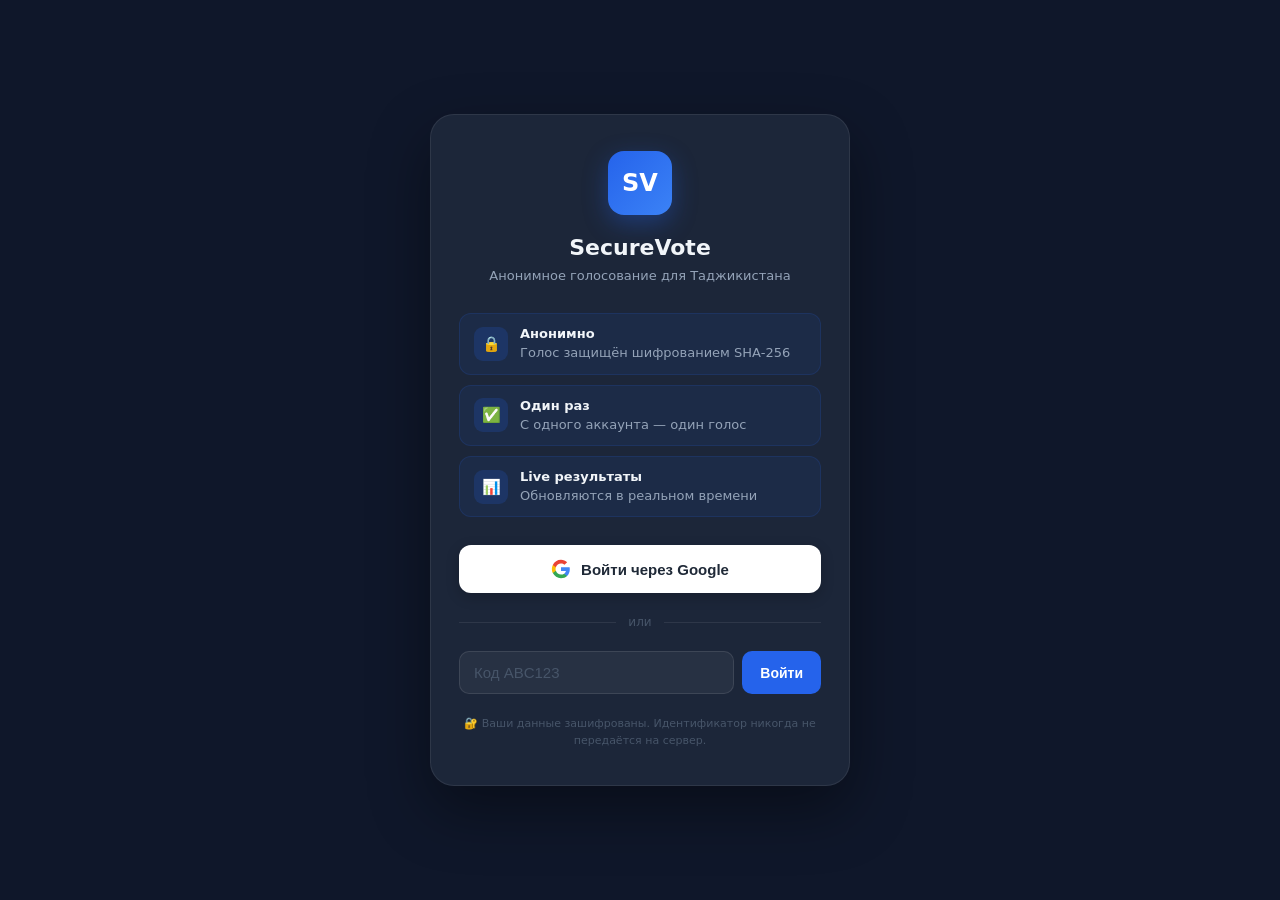
==== commit 16774cdd: "fix: session cookies + mobile design + OAuth redirect" ====
--- a/index.html
+++ b/index.html
@@ -1,490 +1,296 @@
 <!DOCTYPE html>
-<html lang="tg">
+<html lang="ru">
 <head>
   <meta charset="UTF-8" />
   <meta name="viewport" content="width=device-width, initial-scale=1.0" />
-  <title>SecureVote — Овоздиҳии Амн</title>
+  <title>SecureVote</title>
   <style>
-    :root {
-      --primary: #2563eb;
-      --primary-dark: #1d4ed8;
-      --primary-light: #3b82f6;
-      --bg: #0f172a;
-      --bg2: #1e293b;
-      --text: #f1f5f9;
-      --text2: #94a3b8;
-      --border: rgba(255,255,255,0.08);
-      --card: rgba(30,41,59,0.8);
-      --success: #10b981;
-      --error: #ef4444;
-    }
-
     * { margin: 0; padding: 0; box-sizing: border-box; }
-
     body {
       font-family: 'Segoe UI', system-ui, sans-serif;
-      background: var(--bg);
-      color: var(--text);
+      background: #0f172a;
+      color: #f1f5f9;
       min-height: 100vh;
       display: flex;
       align-items: center;
       justify-content: center;
-    }
-
-    /* ── LOADER ── */
+      padding: 16px;
+    }
     #loader {
-      position: fixed;
-      inset: 0;
-      background: var(--bg);
-      display: flex;
-      flex-direction: column;
-      align-items: center;
-      justify-content: center;
+      position: fixed; inset: 0;
+      background: #0f172a;
+      display: flex; flex-direction: column;
+      align-items: center; justify-content: center;
       z-index: 9999;
-      transition: opacity 0.4s ease;
-    }
-    #loader.hidden { opacity: 0; pointer-events: none; }
-
+      transition: opacity 0.3s;
+    }
+    #loader.hide { opacity: 0; pointer-events: none; }
     .loader-logo {
-      width: 80px;
-      height: 80px;
-      background: linear-gradient(135deg, var(--primary), var(--primary-light));
-      border-radius: 20px;
-      display: flex;
-      align-items: center;
-      justify-content: center;
-      font-size: 32px;
-      font-weight: 900;
-      color: #fff;
-      letter-spacing: -1px;
+      width: 72px; height: 72px;
+      background: linear-gradient(135deg, #2563eb, #3b82f6);
+      border-radius: 18px;
+      display: flex; align-items: center; justify-content: center;
+      font-size: 28px; font-weight: 900; color: #fff;
       box-shadow: 0 0 40px rgba(37,99,235,0.5);
-      animation: logoPulse 1.5s ease-in-out infinite;
-      margin-bottom: 24px;
-    }
-    @keyframes logoPulse {
-      0%, 100% { transform: scale(1); box-shadow: 0 0 40px rgba(37,99,235,0.5); }
-      50% { transform: scale(1.07); box-shadow: 0 0 60px rgba(37,99,235,0.8); }
-    }
-
-    .loader-text {
-      color: var(--text2);
-      font-size: 14px;
-      letter-spacing: 2px;
-      text-transform: uppercase;
-    }
-
-    .loader-dots {
-      display: flex;
-      gap: 6px;
-      margin-top: 16px;
-    }
+      animation: pulse 1.5s ease-in-out infinite;
+      margin-bottom: 20px;
+    }
+    @keyframes pulse {
+      0%,100% { transform: scale(1); }
+      50% { transform: scale(1.06); }
+    }
+    .loader-dots { display: flex; gap: 6px; }
     .loader-dots span {
       width: 8px; height: 8px;
-      background: var(--primary);
-      border-radius: 50%;
-      animation: dotBounce 1.2s ease-in-out infinite;
-    }
-    .loader-dots span:nth-child(2) { animation-delay: 0.2s; }
-    .loader-dots span:nth-child(3) { animation-delay: 0.4s; }
-    @keyframes dotBounce {
-      0%, 80%, 100% { transform: scale(0.6); opacity: 0.4; }
+      background: #2563eb; border-radius: 50%;
+      animation: dot 1.2s ease-in-out infinite;
+    }
+    .loader-dots span:nth-child(2) { animation-delay: .2s; }
+    .loader-dots span:nth-child(3) { animation-delay: .4s; }
+    @keyframes dot {
+      0%,80%,100% { transform: scale(.6); opacity: .4; }
       40% { transform: scale(1); opacity: 1; }
     }
 
-    /* ── MAIN PAGE ── */
-    #app {
-      display: none;
-      width: 100%;
-      min-height: 100vh;
-      flex-direction: column;
-      align-items: center;
-      justify-content: center;
-      padding: 20px;
-    }
-    #app.visible { display: flex; }
+    #app { display: none; width: 100%; max-width: 420px; }
+    #app.show { display: block; }
 
     .card {
-      background: var(--card);
-      border: 1px solid var(--border);
+      background: rgba(30,41,59,0.9);
+      border: 1px solid rgba(255,255,255,0.08);
       border-radius: 24px;
-      padding: 48px 40px;
-      width: 100%;
-      max-width: 420px;
-      backdrop-filter: blur(20px);
-      box-shadow: 0 25px 60px rgba(0,0,0,0.4);
+      padding: 36px 28px;
+      box-shadow: 0 24px 60px rgba(0,0,0,0.4);
       text-align: center;
     }
-
     .logo {
-      width: 72px;
-      height: 72px;
-      background: linear-gradient(135deg, var(--primary), var(--primary-light));
-      border-radius: 18px;
-      display: inline-flex;
-      align-items: center;
-      justify-content: center;
-      font-size: 28px;
-      font-weight: 900;
-      color: #fff;
-      letter-spacing: -1px;
-      margin-bottom: 24px;
-      box-shadow: 0 8px 32px rgba(37,99,235,0.35);
-    }
-
-    h1 {
-      font-size: 26px;
-      font-weight: 700;
-      color: var(--text);
-      margin-bottom: 8px;
-    }
-
-    .subtitle {
-      color: var(--text2);
-      font-size: 14px;
-      line-height: 1.6;
-      margin-bottom: 36px;
-    }
-
-    .features {
-      display: flex;
-      flex-direction: column;
-      gap: 12px;
-      margin-bottom: 36px;
-      text-align: left;
-    }
-
-    .feature-item {
-      display: flex;
-      align-items: center;
-      gap: 12px;
-      padding: 12px 16px;
+      width: 64px; height: 64px;
+      background: linear-gradient(135deg, #2563eb, #3b82f6);
+      border-radius: 16px;
+      display: inline-flex; align-items: center; justify-content: center;
+      font-size: 24px; font-weight: 900; color: #fff;
+      margin-bottom: 20px;
+      box-shadow: 0 8px 24px rgba(37,99,235,0.35);
+    }
+    h1 { font-size: 22px; font-weight: 700; margin-bottom: 6px; }
+    .sub { color: #94a3b8; font-size: 13px; margin-bottom: 28px; line-height: 1.5; }
+
+    .features { margin-bottom: 28px; display: flex; flex-direction: column; gap: 10px; text-align: left; }
+    .feat {
+      display: flex; align-items: center; gap: 12px;
+      padding: 11px 14px;
       background: rgba(37,99,235,0.08);
       border: 1px solid rgba(37,99,235,0.15);
       border-radius: 12px;
     }
-
-    .feature-icon {
-      width: 36px;
-      height: 36px;
-      background: rgba(37,99,235,0.15);
-      border-radius: 10px;
-      display: flex;
-      align-items: center;
-      justify-content: center;
-      font-size: 16px;
-      flex-shrink: 0;
-    }
-
-    .feature-text {
-      font-size: 13px;
-      color: var(--text2);
-      line-height: 1.4;
-    }
-    .feature-text strong {
-      display: block;
-      color: var(--text);
-      font-size: 14px;
-      margin-bottom: 2px;
-    }
+    .feat-icon {
+      width: 34px; height: 34px; border-radius: 9px;
+      background: rgba(37,99,235,0.18);
+      display: flex; align-items: center; justify-content: center;
+      font-size: 15px; flex-shrink: 0;
+    }
+    .feat-text { font-size: 13px; color: #94a3b8; line-height: 1.4; }
+    .feat-text strong { display: block; color: #f1f5f9; font-size: 13px; margin-bottom: 1px; }
 
     .btn-google {
-      width: 100%;
-      padding: 14px 20px;
-      background: #fff;
-      color: #1f2937;
-      border: none;
-      border-radius: 12px;
-      font-size: 15px;
-      font-weight: 600;
+      width: 100%; padding: 14px;
+      background: #fff; color: #1f2937;
+      border: none; border-radius: 12px;
+      font-size: 15px; font-weight: 600;
       cursor: pointer;
-      display: flex;
-      align-items: center;
-      justify-content: center;
-      gap: 10px;
-      transition: all 0.2s;
-      box-shadow: 0 4px 16px rgba(0,0,0,0.2);
-    }
-    .btn-google:hover {
-      background: #f8fafc;
-      transform: translateY(-1px);
-      box-shadow: 0 6px 20px rgba(0,0,0,0.3);
-    }
-    .btn-google:active { transform: translateY(0); }
-    .btn-google:disabled {
-      opacity: 0.6;
-      cursor: not-allowed;
-      transform: none;
-    }
+      display: flex; align-items: center; justify-content: center; gap: 10px;
+      box-shadow: 0 4px 14px rgba(0,0,0,0.2);
+      transition: all .2s;
+    }
+    .btn-google:hover { background: #f8fafc; transform: translateY(-1px); }
+    .btn-google:active { transform: none; }
+    .btn-google:disabled { opacity: .6; cursor: not-allowed; transform: none; }
     .btn-google svg { width: 20px; height: 20px; flex-shrink: 0; }
 
     .status {
-      margin-top: 16px;
-      padding: 12px 16px;
-      border-radius: 10px;
-      font-size: 13px;
-      display: none;
+      margin-top: 12px; padding: 11px 14px;
+      border-radius: 10px; font-size: 13px; display: none;
     }
     .status.show { display: block; }
-    .status.error { background: rgba(239,68,68,0.1); border: 1px solid rgba(239,68,68,0.2); color: #fca5a5; }
-    .status.success { background: rgba(16,185,129,0.1); border: 1px solid rgba(16,185,129,0.2); color: #6ee7b7; }
-    .status.info { background: rgba(37,99,235,0.1); border: 1px solid rgba(37,99,235,0.2); color: #93c5fd; }
+    .status.err { background: rgba(239,68,68,.1); border: 1px solid rgba(239,68,68,.2); color: #fca5a5; }
+    .status.ok  { background: rgba(16,185,129,.1); border: 1px solid rgba(16,185,129,.2); color: #6ee7b7; }
+    .status.inf { background: rgba(37,99,235,.1); border: 1px solid rgba(37,99,235,.2); color: #93c5fd; }
 
     .divider {
-      display: flex;
-      align-items: center;
-      gap: 12px;
-      margin: 24px 0;
-      color: var(--text2);
-      font-size: 12px;
-    }
-    .divider::before, .divider::after {
-      content: '';
-      flex: 1;
-      height: 1px;
-      background: var(--border);
-    }
+      display: flex; align-items: center; gap: 12px;
+      margin: 22px 0; color: #475569; font-size: 12px;
+    }
+    .divider::before,.divider::after { content:''; flex:1; height:1px; background: rgba(255,255,255,0.08); }
 
     .join-row { display: flex; gap: 8px; }
-
-    .input {
-      flex: 1;
-      padding: 12px 16px;
+    .inp {
+      flex: 1; padding: 12px 14px;
       background: rgba(255,255,255,0.05);
-      border: 1px solid var(--border);
-      border-radius: 10px;
-      color: var(--text);
-      font-size: 15px;
-      text-transform: uppercase;
-      letter-spacing: 2px;
-      outline: none;
-      transition: border-color 0.2s;
-    }
-    .input::placeholder { color: var(--text2); letter-spacing: 0; text-transform: none; }
-    .input:focus { border-color: var(--primary); }
-
+      border: 1px solid rgba(255,255,255,0.1);
+      border-radius: 10px; color: #f1f5f9; font-size: 15px;
+      text-transform: uppercase; letter-spacing: 3px; outline: none;
+      transition: border-color .2s;
+    }
+    .inp::placeholder { color: #475569; letter-spacing: 0; text-transform: none; }
+    .inp:focus { border-color: #2563eb; }
     .btn-join {
-      padding: 12px 20px;
-      background: var(--primary);
-      color: #fff;
-      border: none;
-      border-radius: 10px;
-      font-size: 14px;
-      font-weight: 600;
-      cursor: pointer;
-      transition: all 0.2s;
-      white-space: nowrap;
-    }
-    .btn-join:hover { background: var(--primary-dark); }
-
-    .footer-note {
-      margin-top: 28px;
-      font-size: 11px;
-      color: var(--text2);
-      line-height: 1.5;
-      opacity: 0.7;
-    }
+      padding: 12px 18px;
+      background: #2563eb; color: #fff;
+      border: none; border-radius: 10px;
+      font-size: 14px; font-weight: 600;
+      cursor: pointer; white-space: nowrap; transition: background .2s;
+    }
+    .btn-join:hover { background: #1d4ed8; }
+
+    .note { margin-top: 22px; font-size: 11px; color: #475569; line-height: 1.5; }
   </style>
 </head>
 <body>
 
-  <!-- LOADER -->
-  <div id="loader">
-    <div class="loader-logo">SV</div>
-    <div class="loader-text">SecureVote</div>
-    <div class="loader-dots">
-      <span></span><span></span><span></span>
+<div id="loader">
+  <div class="loader-logo">SV</div>
+  <div class="loader-dots"><span></span><span></span><span></span></div>
+</div>
+
+<div id="app">
+  <div class="card">
+    <div class="logo">SV</div>
+    <h1>SecureVote</h1>
+    <p class="sub">Анонимное голосование для Таджикистана</p>
+
+    <div class="features">
+      <div class="feat">
+        <div class="feat-icon">🔒</div>
+        <div class="feat-text"><strong>Анонимно</strong>Голос защищён шифрованием SHA-256</div>
+      </div>
+      <div class="feat">
+        <div class="feat-icon">✅</div>
+        <div class="feat-text"><strong>Один раз</strong>С одного аккаунта — один голос</div>
+      </div>
+      <div class="feat">
+        <div class="feat-icon">📊</div>
+        <div class="feat-text"><strong>Live результаты</strong>Обновляются в реальном времени</div>
+      </div>
     </div>
+
+    <button class="btn-google" id="btnGoogle" onclick="loginWithGoogle()">
+      <svg viewBox="0 0 24 24"><path d="M22.56 12.25c0-.78-.07-1.53-.2-2.25H12v4.26h5.92c-.26 1.37-1.04 2.53-2.21 3.31v2.77h3.57c2.08-1.92 3.28-4.74 3.28-8.09z" fill="#4285F4"/><path d="M12 23c2.97 0 5.46-.98 7.28-2.66l-3.57-2.77c-.98.66-2.23 1.06-3.71 1.06-2.86 0-5.29-1.93-6.16-4.53H2.18v2.84C3.99 20.53 7.7 23 12 23z" fill="#34A853"/><path d="M5.84 14.09c-.22-.66-.35-1.36-.35-2.09s.13-1.43.35-2.09V7.07H2.18C1.43 8.55 1 10.22 1 12s.43 3.45 1.18 4.93l2.85-2.22.81-.62z" fill="#FBBC05"/><path d="M12 5.38c1.62 0 3.06.56 4.21 1.64l3.15-3.15C17.45 2.09 14.97 1 12 1 7.7 1 3.99 3.47 2.18 7.07l3.66 2.84c.87-2.6 3.3-4.53 6.16-4.53z" fill="#EA4335"/></svg>
+      Войти через Google
+    </button>
+
+    <div id="st" class="status"></div>
+
+    <div class="divider">или</div>
+
+    <div class="join-row">
+      <input class="inp" type="text" id="pollCode" placeholder="Код ABC123" maxlength="6" />
+      <button class="btn-join" onclick="joinPoll()">Войти</button>
+    </div>
+
+    <p class="note">🔐 Ваши данные зашифрованы. Идентификатор никогда не передаётся на сервер.</p>
   </div>
-
-  <!-- MAIN APP -->
-  <div id="app">
-    <div class="card">
-      <div class="logo">SV</div>
-      <h1>SecureVote</h1>
-      <p class="subtitle">Овоздиҳии амн ва беном барои Тоҷикистон</p>
-
-      <div class="features">
-        <div class="feature-item">
-          <div class="feature-icon">🔒</div>
-          <div class="feature-text">
-            <strong>Беном</strong>
-            Овози шумо бо рамзгузорӣ SHA-256 муҳофизат мешавад
-          </div>
-        </div>
-        <div class="feature-item">
-          <div class="feature-icon">✅</div>
-          <div class="feature-text">
-            <strong>Як маротиба</strong>
-            Аз як аккаунт танҳо як бор овоз додан мумкин
-          </div>
-        </div>
-        <div class="feature-item">
-          <div class="feature-icon">📊</div>
-          <div class="feature-text">
-            <strong>Натиҷаи зинда</strong>
-            Натиҷаҳоро дар вақти воқеӣ бубинед
-          </div>
-        </div>
-      </div>
-
-      <button class="btn-google" id="btnGoogle" onclick="loginWithGoogle()">
-        <svg viewBox="0 0 24 24" xmlns="http://www.w3.org/2000/svg">
-          <path d="M22.56 12.25c0-.78-.07-1.53-.2-2.25H12v4.26h5.92c-.26 1.37-1.04 2.53-2.21 3.31v2.77h3.57c2.08-1.92 3.28-4.74 3.28-8.09z" fill="#4285F4"/>
-          <path d="M12 23c2.97 0 5.46-.98 7.28-2.66l-3.57-2.77c-.98.66-2.23 1.06-3.71 1.06-2.86 0-5.29-1.93-6.16-4.53H2.18v2.84C3.99 20.53 7.7 23 12 23z" fill="#34A853"/>
-          <path d="M5.84 14.09c-.22-.66-.35-1.36-.35-2.09s.13-1.43.35-2.09V7.07H2.18C1.43 8.55 1 10.22 1 12s.43 3.45 1.18 4.93l2.85-2.22.81-.62z" fill="#FBBC05"/>
-          <path d="M12 5.38c1.62 0 3.06.56 4.21 1.64l3.15-3.15C17.45 2.09 14.97 1 12 1 7.7 1 3.99 3.47 2.18 7.07l3.66 2.84c.87-2.6 3.3-4.53 6.16-4.53z" fill="#EA4335"/>
-        </svg>
-        Бо Google даромадан
-      </button>
-
-      <div id="statusMsg" class="status"></div>
-
-      <div class="divider">ё</div>
-
-      <div class="join-row">
-        <input class="input" type="text" id="pollCode" placeholder="Коди овоздиҳӣ" maxlength="6" />
-        <button class="btn-join" onclick="joinPoll()">Дохил шудан</button>
-      </div>
-
-      <p class="footer-note">
-        🔐 Ҳама маълумот рамзгузорӣ шудааст. Идентификатори шумо ҳеҷ гоҳ ба сервер нафиристода мешавад.
-      </p>
-    </div>
-  </div>
-
-  <!-- Google GSI -->
-  <script src="https://accounts.google.com/gsi/client" async defer></script>
-
-  <script>
-    const API = window.location.origin + '/api';
-
-    // ── Проверяем авторизацию при загрузке ──
-    window.addEventListener('load', () => {
-      checkAuthQuiet();
+</div>
+
+<script src="https://accounts.google.com/gsi/client" async defer></script>
+<script>
+  const API = window.location.origin + '/api';
+  let gReady = false;
+
+  window.addEventListener('load', checkAuth);
+
+  async function checkAuth() {
+    try {
+      const r = await fetch(`${API}/auth/me`, { credentials: 'include' });
+      if (r.ok) { window.location.replace('/dashboard.html'); return; }
+    } catch(_) {}
+    showApp();
+  }
+
+  function showApp() {
+    const l = document.getElementById('loader');
+    l.classList.add('hide');
+    setTimeout(() => { l.style.display = 'none'; document.getElementById('app').classList.add('show'); }, 300);
+    waitGoogle();
+  }
+
+  function waitGoogle() {
+    if (typeof google !== 'undefined' && google.accounts) { initGoogle(); }
+    else { setTimeout(waitGoogle, 150); }
+  }
+
+  function initGoogle() {
+    google.accounts.id.initialize({
+      client_id: '958043340271-2udqs3muep02uu7fbc3ut4n145avl7a7.apps.googleusercontent.com',
+      callback: handleCredential,
+      auto_select: false,
+      ux_mode: 'popup',
     });
-
-    async function checkAuthQuiet() {
-      try {
-        const r = await fetch(`${API}/auth/me`, { credentials: 'include' });
-        if (r.ok) {
-          window.location.href = '/dashboard.html';
-          return;
-        }
-      } catch (_) {}
-      showApp();
-    }
-
-    function showApp() {
-      const loader = document.getElementById('loader');
-      loader.classList.add('hidden');
-      setTimeout(() => {
-        loader.style.display = 'none';
-        document.getElementById('app').classList.add('visible');
-      }, 400);
-    }
-
-    // ── Google Login — используем redirect (работает на всех устройствах) ──
-    function loginWithGoogle() {
-      // Показываем загрузку
-      const btn = document.getElementById('btnGoogle');
-      btn.disabled = true;
-      showStatus('Переход на страницу Google...', 'info');
-
-      // Ждём загрузки Google GSI
-      waitForGoogle(() => {
-        google.accounts.id.initialize({
-          client_id: '958043340271-2udqs3muep02uu7fbc3ut4n145avl7a7.apps.googleusercontent.com',
-          callback: handleGoogleLogin,
-          auto_select: false,
-          ux_mode: 'popup',
-        });
-
-        // Сначала пробуем popup
-        google.accounts.id.prompt((notification) => {
-          if (notification.isNotDisplayed() || notification.isSkippedMoment()) {
-            // Popup заблокирован — используем OAuth redirect
-            btn.disabled = false;
-            showStatus('', 'info');
-            doOAuthRedirect();
-          }
-        });
+    gReady = true;
+  }
+
+  function loginWithGoogle() {
+    if (!gReady) { showSt('Google загружается...', 'inf'); setTimeout(loginWithGoogle, 500); return; }
+    const btn = document.getElementById('btnGoogle');
+    btn.disabled = true;
+    btn.textContent = 'Открываем Google...';
+
+    google.accounts.id.prompt(n => {
+      if (n.isNotDisplayed() || n.isSkippedMoment()) {
+        // Popup заблокирован — делаем OAuth redirect (работает везде)
+        doRedirect();
+      }
+    });
+  }
+
+  function doRedirect() {
+    const cid = '958043340271-2udqs3muep02uu7fbc3ut4n145avl7a7.apps.googleusercontent.com';
+    const redir = encodeURIComponent(window.location.origin + '/api/auth/google/callback');
+    const scope = encodeURIComponent('openid email profile');
+    const state = Math.random().toString(36).slice(2);
+    sessionStorage.setItem('oas', state);
+    window.location.href = `https://accounts.google.com/o/oauth2/v2/auth`
+      + `?client_id=${cid}&redirect_uri=${redir}&response_type=code`
+      + `&scope=${scope}&state=${state}&prompt=select_account`;
+  }
+
+  async function handleCredential(resp) {
+    showSt('Входим...', 'inf');
+    try {
+      const p = JSON.parse(atob(resp.credential.split('.')[1]));
+      const r = await fetch(`${API}/auth/google/login`, {
+        method: 'POST', credentials: 'include',
+        headers: { 'Content-Type': 'application/json' },
+        body: JSON.stringify({ google_id: p.sub, email: p.email, name: p.name, avatar: p.picture }),
       });
-    }
-
-    function doOAuthRedirect() {
-      // Строим URL для OAuth redirect — открывается как обычная страница
-      const clientId = '958043340271-2udqs3muep02uu7fbc3ut4n145avl7a7.apps.googleusercontent.com';
-      const redirectUri = encodeURIComponent(window.location.origin + '/api/auth/google/callback');
-      const scope = encodeURIComponent('openid email profile');
-      const state = Math.random().toString(36).substring(2);
-      sessionStorage.setItem('oauth_state', state);
-
-      const url = `https://accounts.google.com/o/oauth2/v2/auth`
-        + `?client_id=${clientId}`
-        + `&redirect_uri=${redirectUri}`
-        + `&response_type=code`
-        + `&scope=${scope}`
-        + `&state=${state}`
-        + `&access_type=offline`
-        + `&prompt=select_account`;
-
-      window.location.href = url;
-    }
-
-    function waitForGoogle(cb) {
-      if (typeof google !== 'undefined' && google.accounts) {
-        cb();
+      const d = await r.json();
+      if (r.ok && d.success) {
+        showSt('✅ Добро пожаловать, ' + d.user.name + '!', 'ok');
+        setTimeout(() => window.location.replace('/dashboard.html'), 700);
       } else {
-        setTimeout(() => waitForGoogle(cb), 100);
+        showSt('❌ ' + (d.error || 'Ошибка'), 'err');
+        resetBtn();
       }
-    }
-
-    // Обработчик для popup режима (если сработал popup)
-    async function handleGoogleLogin(response) {
-      showStatus('Вход...', 'info');
-      try {
-        const payload = JSON.parse(atob(response.credential.split('.')[1]));
-        const res = await fetch(`${API}/auth/google/login`, {
-          method: 'POST',
-          headers: { 'Content-Type': 'application/json' },
-          credentials: 'include',
-          body: JSON.stringify({
-            google_id: payload.sub,
-            email: payload.email,
-            name: payload.name,
-            avatar: payload.picture,
-          }),
-        });
-        const data = await res.json();
-        if (res.ok && data.success) {
-          showStatus('✅ Хуш омадед, ' + data.user.name + '!', 'success');
-          setTimeout(() => { window.location.href = '/dashboard.html'; }, 800);
-        } else {
-          showStatus('❌ Ошибка: ' + (data.error || 'Неизвестно'), 'error');
-        }
-      } catch (e) {
-        showStatus('❌ Ошибка: ' + e.message, 'error');
-      }
-    }
-
-    function joinPoll() {
-      const code = document.getElementById('pollCode').value.trim().toUpperCase();
-      if (!code || code.length < 4) {
-        showStatus('❌ Введите правильный код', 'error');
-        return;
-      }
-      window.location.href = `/vote.html?code=${code}`;
-    }
-
-    document.getElementById('pollCode').addEventListener('keypress', (e) => {
-      if (e.key === 'Enter') joinPoll();
-    });
-
-    function showStatus(msg, type) {
-      const el = document.getElementById('statusMsg');
-      el.textContent = msg;
-      el.className = `status${msg ? ' show ' + type : ''}`;
-    }
-  </script>
+    } catch(e) { showSt('❌ ' + e.message, 'err'); resetBtn(); }
+  }
+
+  function resetBtn() {
+    const btn = document.getElementById('btnGoogle');
+    btn.disabled = false;
+    btn.innerHTML = `<svg viewBox="0 0 24 24" width="20" height="20"><path d="M22.56 12.25c0-.78-.07-1.53-.2-2.25H12v4.26h5.92c-.26 1.37-1.04 2.53-2.21 3.31v2.77h3.57c2.08-1.92 3.28-4.74 3.28-8.09z" fill="#4285F4"/><path d="M12 23c2.97 0 5.46-.98 7.28-2.66l-3.57-2.77c-.98.66-2.23 1.06-3.71 1.06-2.86 0-5.29-1.93-6.16-4.53H2.18v2.84C3.99 20.53 7.7 23 12 23z" fill="#34A853"/><path d="M5.84 14.09c-.22-.66-.35-1.36-.35-2.09s.13-1.43.35-2.09V7.07H2.18C1.43 8.55 1 10.22 1 12s.43 3.45 1.18 4.93l2.85-2.22.81-.62z" fill="#FBBC05"/><path d="M12 5.38c1.62 0 3.06.56 4.21 1.64l3.15-3.15C17.45 2.09 14.97 1 12 1 7.7 1 3.99 3.47 2.18 7.07l3.66 2.84c.87-2.6 3.3-4.53 6.16-4.53z" fill="#EA4335"/></svg>Войти через Google`;
+  }
+
+  function joinPoll() {
+    const c = document.getElementById('pollCode').value.trim().toUpperCase();
+    if (c.length < 4) { showSt('Введите правильный код', 'err'); return; }
+    window.location.href = `/vote.html?code=${c}`;
+  }
+  document.getElementById('pollCode')?.addEventListener('keypress', e => { if(e.key==='Enter') joinPoll(); });
+
+  function showSt(msg, type) {
+    const el = document.getElementById('st');
+    el.textContent = msg;
+    el.className = `status show ${type}`;
+  }
+</script>
 </body>
 </html>
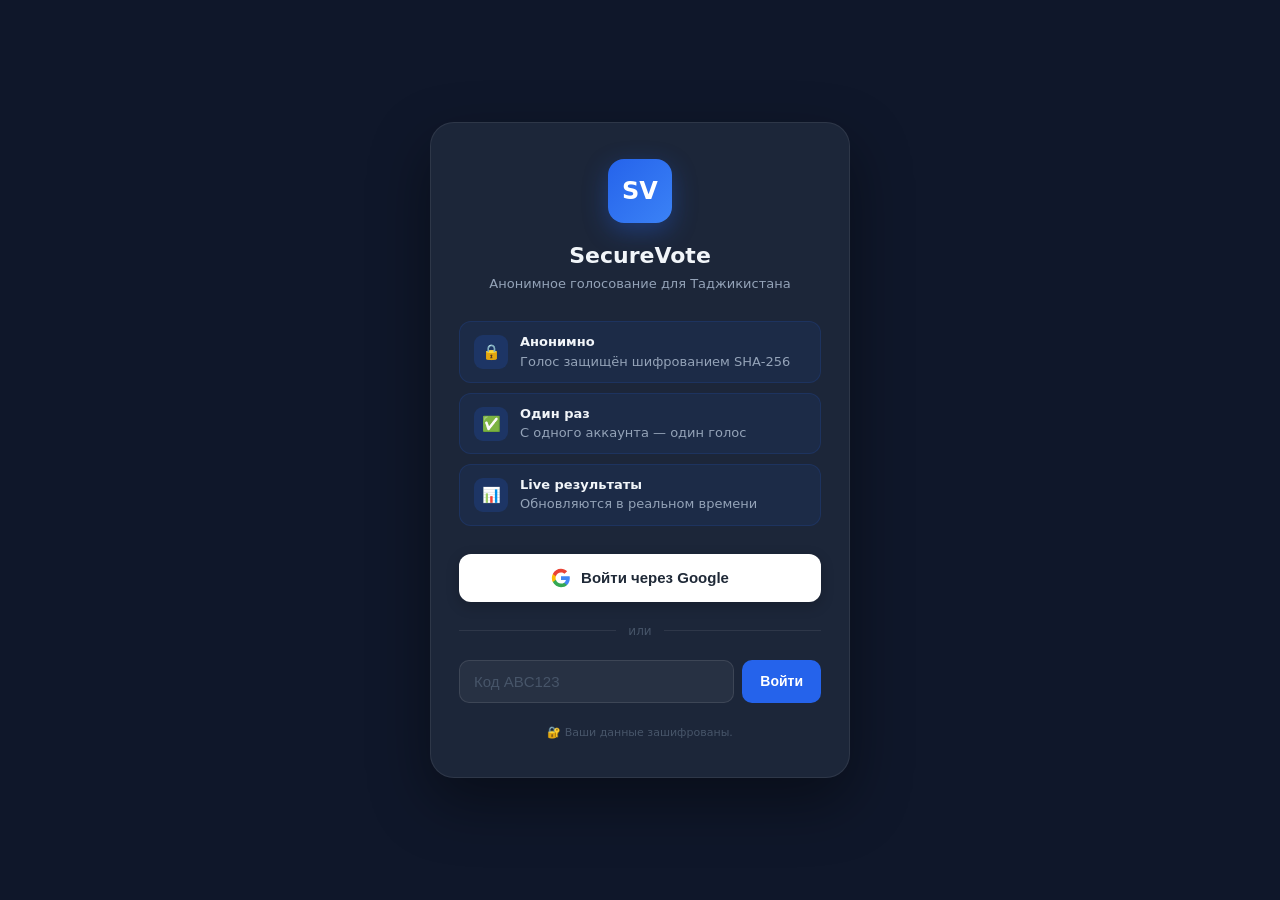
==== commit 23ba84e5: "Simplify login: direct Google redirect" ====
--- a/index.html
+++ b/index.html
@@ -8,289 +8,114 @@
     * { margin: 0; padding: 0; box-sizing: border-box; }
     body {
       font-family: 'Segoe UI', system-ui, sans-serif;
-      background: #0f172a;
-      color: #f1f5f9;
-      min-height: 100vh;
-      display: flex;
-      align-items: center;
-      justify-content: center;
-      padding: 16px;
+      background: #0f172a; color: #f1f5f9;
+      min-height: 100vh; display: flex;
+      align-items: center; justify-content: center; padding: 16px;
     }
-    #loader {
-      position: fixed; inset: 0;
-      background: #0f172a;
-      display: flex; flex-direction: column;
-      align-items: center; justify-content: center;
-      z-index: 9999;
-      transition: opacity 0.3s;
-    }
-    #loader.hide { opacity: 0; pointer-events: none; }
-    .loader-logo {
-      width: 72px; height: 72px;
-      background: linear-gradient(135deg, #2563eb, #3b82f6);
-      border-radius: 18px;
-      display: flex; align-items: center; justify-content: center;
-      font-size: 28px; font-weight: 900; color: #fff;
-      box-shadow: 0 0 40px rgba(37,99,235,0.5);
-      animation: pulse 1.5s ease-in-out infinite;
-      margin-bottom: 20px;
-    }
-    @keyframes pulse {
-      0%,100% { transform: scale(1); }
-      50% { transform: scale(1.06); }
-    }
-    .loader-dots { display: flex; gap: 6px; }
-    .loader-dots span {
-      width: 8px; height: 8px;
-      background: #2563eb; border-radius: 50%;
-      animation: dot 1.2s ease-in-out infinite;
-    }
-    .loader-dots span:nth-child(2) { animation-delay: .2s; }
-    .loader-dots span:nth-child(3) { animation-delay: .4s; }
-    @keyframes dot {
-      0%,80%,100% { transform: scale(.6); opacity: .4; }
-      40% { transform: scale(1); opacity: 1; }
-    }
-
-    #app { display: none; width: 100%; max-width: 420px; }
-    #app.show { display: block; }
-
     .card {
       background: rgba(30,41,59,0.9);
       border: 1px solid rgba(255,255,255,0.08);
-      border-radius: 24px;
-      padding: 36px 28px;
+      border-radius: 24px; padding: 36px 28px;
       box-shadow: 0 24px 60px rgba(0,0,0,0.4);
-      text-align: center;
+      text-align: center; width: 100%; max-width: 420px;
     }
     .logo {
       width: 64px; height: 64px;
       background: linear-gradient(135deg, #2563eb, #3b82f6);
-      border-radius: 16px;
-      display: inline-flex; align-items: center; justify-content: center;
+      border-radius: 16px; display: inline-flex;
+      align-items: center; justify-content: center;
       font-size: 24px; font-weight: 900; color: #fff;
-      margin-bottom: 20px;
-      box-shadow: 0 8px 24px rgba(37,99,235,0.35);
+      margin-bottom: 20px; box-shadow: 0 8px 24px rgba(37,99,235,0.35);
     }
     h1 { font-size: 22px; font-weight: 700; margin-bottom: 6px; }
     .sub { color: #94a3b8; font-size: 13px; margin-bottom: 28px; line-height: 1.5; }
-
     .features { margin-bottom: 28px; display: flex; flex-direction: column; gap: 10px; text-align: left; }
-    .feat {
-      display: flex; align-items: center; gap: 12px;
-      padding: 11px 14px;
-      background: rgba(37,99,235,0.08);
-      border: 1px solid rgba(37,99,235,0.15);
-      border-radius: 12px;
-    }
-    .feat-icon {
-      width: 34px; height: 34px; border-radius: 9px;
-      background: rgba(37,99,235,0.18);
-      display: flex; align-items: center; justify-content: center;
-      font-size: 15px; flex-shrink: 0;
-    }
+    .feat { display: flex; align-items: center; gap: 12px; padding: 11px 14px; background: rgba(37,99,235,0.08); border: 1px solid rgba(37,99,235,0.15); border-radius: 12px; }
+    .feat-icon { width: 34px; height: 34px; border-radius: 9px; background: rgba(37,99,235,0.18); display: flex; align-items: center; justify-content: center; font-size: 15px; flex-shrink: 0; }
     .feat-text { font-size: 13px; color: #94a3b8; line-height: 1.4; }
     .feat-text strong { display: block; color: #f1f5f9; font-size: 13px; margin-bottom: 1px; }
-
     .btn-google {
-      width: 100%; padding: 14px;
-      background: #fff; color: #1f2937;
-      border: none; border-radius: 12px;
-      font-size: 15px; font-weight: 600;
-      cursor: pointer;
-      display: flex; align-items: center; justify-content: center; gap: 10px;
-      box-shadow: 0 4px 14px rgba(0,0,0,0.2);
-      transition: all .2s;
+      width: 100%; padding: 14px; background: #fff; color: #1f2937;
+      border: none; border-radius: 12px; font-size: 15px; font-weight: 600;
+      cursor: pointer; display: flex; align-items: center; justify-content: center; gap: 10px;
+      box-shadow: 0 4px 14px rgba(0,0,0,0.2); transition: all .2s; text-decoration: none;
     }
-    .btn-google:hover { background: #f8fafc; transform: translateY(-1px); }
-    .btn-google:active { transform: none; }
-    .btn-google:disabled { opacity: .6; cursor: not-allowed; transform: none; }
+    .btn-google:hover { background: #f8fafc; }
     .btn-google svg { width: 20px; height: 20px; flex-shrink: 0; }
-
-    .status {
-      margin-top: 12px; padding: 11px 14px;
-      border-radius: 10px; font-size: 13px; display: none;
-    }
+    .status { margin-top: 12px; padding: 11px 14px; border-radius: 10px; font-size: 13px; display: none; }
     .status.show { display: block; }
     .status.err { background: rgba(239,68,68,.1); border: 1px solid rgba(239,68,68,.2); color: #fca5a5; }
-    .status.ok  { background: rgba(16,185,129,.1); border: 1px solid rgba(16,185,129,.2); color: #6ee7b7; }
-    .status.inf { background: rgba(37,99,235,.1); border: 1px solid rgba(37,99,235,.2); color: #93c5fd; }
-
-    .divider {
-      display: flex; align-items: center; gap: 12px;
-      margin: 22px 0; color: #475569; font-size: 12px;
-    }
+    .divider { display: flex; align-items: center; gap: 12px; margin: 22px 0; color: #475569; font-size: 12px; }
     .divider::before,.divider::after { content:''; flex:1; height:1px; background: rgba(255,255,255,0.08); }
-
     .join-row { display: flex; gap: 8px; }
-    .inp {
-      flex: 1; padding: 12px 14px;
-      background: rgba(255,255,255,0.05);
-      border: 1px solid rgba(255,255,255,0.1);
-      border-radius: 10px; color: #f1f5f9; font-size: 15px;
-      text-transform: uppercase; letter-spacing: 3px; outline: none;
-      transition: border-color .2s;
-    }
+    .inp { flex: 1; padding: 12px 14px; background: rgba(255,255,255,0.05); border: 1px solid rgba(255,255,255,0.1); border-radius: 10px; color: #f1f5f9; font-size: 15px; text-transform: uppercase; letter-spacing: 3px; outline: none; }
     .inp::placeholder { color: #475569; letter-spacing: 0; text-transform: none; }
     .inp:focus { border-color: #2563eb; }
-    .btn-join {
-      padding: 12px 18px;
-      background: #2563eb; color: #fff;
-      border: none; border-radius: 10px;
-      font-size: 14px; font-weight: 600;
-      cursor: pointer; white-space: nowrap; transition: background .2s;
-    }
-    .btn-join:hover { background: #1d4ed8; }
-
+    .btn-join { padding: 12px 18px; background: #2563eb; color: #fff; border: none; border-radius: 10px; font-size: 14px; font-weight: 600; cursor: pointer; }
     .note { margin-top: 22px; font-size: 11px; color: #475569; line-height: 1.5; }
   </style>
 </head>
 <body>
+<div class="card">
+  <div class="logo">SV</div>
+  <h1>SecureVote</h1>
+  <p class="sub">Анонимное голосование для Таджикистана</p>
+  <div class="features">
+    <div class="feat"><div class="feat-icon">🔒</div><div class="feat-text"><strong>Анонимно</strong>Голос защищён шифрованием SHA-256</div></div>
+    <div class="feat"><div class="feat-icon">✅</div><div class="feat-text"><strong>Один раз</strong>С одного аккаунта — один голос</div></div>
+    <div class="feat"><div class="feat-icon">📊</div><div class="feat-text"><strong>Live результаты</strong>Обновляются в реальном времени</div></div>
+  </div>
 
-<div id="loader">
-  <div class="loader-logo">SV</div>
-  <div class="loader-dots"><span></span><span></span><span></span></div>
+  <button class="btn-google" id="btnGoogle" onclick="loginWithGoogle()">
+    <svg viewBox="0 0 24 24"><path d="M22.56 12.25c0-.78-.07-1.53-.2-2.25H12v4.26h5.92c-.26 1.37-1.04 2.53-2.21 3.31v2.77h3.57c2.08-1.92 3.28-4.74 3.28-8.09z" fill="#4285F4"/><path d="M12 23c2.97 0 5.46-.98 7.28-2.66l-3.57-2.77c-.98.66-2.23 1.06-3.71 1.06-2.86 0-5.29-1.93-6.16-4.53H2.18v2.84C3.99 20.53 7.7 23 12 23z" fill="#34A853"/><path d="M5.84 14.09c-.22-.66-.35-1.36-.35-2.09s.13-1.43.35-2.09V7.07H2.18C1.43 8.55 1 10.22 1 12s.43 3.45 1.18 4.93l2.85-2.22.81-.62z" fill="#FBBC05"/><path d="M12 5.38c1.62 0 3.06.56 4.21 1.64l3.15-3.15C17.45 2.09 14.97 1 12 1 7.7 1 3.99 3.47 2.18 7.07l3.66 2.84c.87-2.6 3.3-4.53 6.16-4.53z" fill="#EA4335"/></svg>
+    Войти через Google
+  </button>
+
+  <div id="st" class="status"></div>
+  <div class="divider">или</div>
+  <div class="join-row">
+    <input class="inp" type="text" id="pollCode" placeholder="Код ABC123" maxlength="6" />
+    <button class="btn-join" onclick="joinPoll()">Войти</button>
+  </div>
+  <p class="note">🔐 Ваши данные зашифрованы.</p>
 </div>
 
-<div id="app">
-  <div class="card">
-    <div class="logo">SV</div>
-    <h1>SecureVote</h1>
-    <p class="sub">Анонимное голосование для Таджикистана</p>
+<script>
+  const CID = '958043340271-2udqs3muep02uu7fbc3ut4n145avl7a7.apps.googleusercontent.com';
+  const API = window.location.origin + '/api';
 
-    <div class="features">
-      <div class="feat">
-        <div class="feat-icon">🔒</div>
-        <div class="feat-text"><strong>Анонимно</strong>Голос защищён шифрованием SHA-256</div>
-      </div>
-      <div class="feat">
-        <div class="feat-icon">✅</div>
-        <div class="feat-text"><strong>Один раз</strong>С одного аккаунта — один голос</div>
-      </div>
-      <div class="feat">
-        <div class="feat-icon">📊</div>
-        <div class="feat-text"><strong>Live результаты</strong>Обновляются в реальном времени</div>
-      </div>
-    </div>
-
-    <button class="btn-google" id="btnGoogle" onclick="loginWithGoogle()">
-      <svg viewBox="0 0 24 24"><path d="M22.56 12.25c0-.78-.07-1.53-.2-2.25H12v4.26h5.92c-.26 1.37-1.04 2.53-2.21 3.31v2.77h3.57c2.08-1.92 3.28-4.74 3.28-8.09z" fill="#4285F4"/><path d="M12 23c2.97 0 5.46-.98 7.28-2.66l-3.57-2.77c-.98.66-2.23 1.06-3.71 1.06-2.86 0-5.29-1.93-6.16-4.53H2.18v2.84C3.99 20.53 7.7 23 12 23z" fill="#34A853"/><path d="M5.84 14.09c-.22-.66-.35-1.36-.35-2.09s.13-1.43.35-2.09V7.07H2.18C1.43 8.55 1 10.22 1 12s.43 3.45 1.18 4.93l2.85-2.22.81-.62z" fill="#FBBC05"/><path d="M12 5.38c1.62 0 3.06.56 4.21 1.64l3.15-3.15C17.45 2.09 14.97 1 12 1 7.7 1 3.99 3.47 2.18 7.07l3.66 2.84c.87-2.6 3.3-4.53 6.16-4.53z" fill="#EA4335"/></svg>
-      Войти через Google
-    </button>
-
-    <div id="st" class="status"></div>
-
-    <div class="divider">или</div>
-
-    <div class="join-row">
-      <input class="inp" type="text" id="pollCode" placeholder="Код ABC123" maxlength="6" />
-      <button class="btn-join" onclick="joinPoll()">Войти</button>
-    </div>
-
-    <p class="note">🔐 Ваши данные зашифрованы. Идентификатор никогда не передаётся на сервер.</p>
-  </div>
-</div>
-
-<script src="https://accounts.google.com/gsi/client" async defer></script>
-<script>
-  const API = window.location.origin + '/api';
-  let gReady = false;
-
-  window.addEventListener('load', checkAuth);
-
-  async function checkAuth() {
-    try {
-      const r = await fetch(`${API}/auth/me`, { credentials: 'include' });
-      if (r.ok) { window.location.replace('/dashboard.html'); return; }
-    } catch(_) {}
-    showApp();
-  }
-
-  function showApp() {
-    const l = document.getElementById('loader');
-    l.classList.add('hide');
-    setTimeout(() => { l.style.display = 'none'; document.getElementById('app').classList.add('show'); }, 300);
-    waitGoogle();
-  }
-
-  function waitGoogle() {
-    if (typeof google !== 'undefined' && google.accounts) { initGoogle(); }
-    else { setTimeout(waitGoogle, 150); }
-  }
-
-  function initGoogle() {
-    google.accounts.id.initialize({
-      client_id: '958043340271-2udqs3muep02uu7fbc3ut4n145avl7a7.apps.googleusercontent.com',
-      callback: handleCredential,
-      auto_select: false,
-      ux_mode: 'popup',
-    });
-    gReady = true;
+  // Если вернулись после Google — проверяем сессию и идём на dashboard
+  if (window.location.search.includes('code=') || window.location.search.includes('logged_in=1')) {
+    // Ничего не делаем — сервер уже обработал и поставил cookie
+    // Просто идём на dashboard
+    window.location.replace('/dashboard.html');
+  } else {
+    // Обычная загрузка — проверяем уже залогинен ли
+    fetch(`${API}/auth/me`, { credentials: 'include' })
+      .then(r => { if (r.ok) window.location.replace('/dashboard.html'); })
+      .catch(() => {});
   }
 
   function loginWithGoogle() {
-    if (!gReady) { showSt('Google загружается...', 'inf'); setTimeout(loginWithGoogle, 500); return; }
-    const btn = document.getElementById('btnGoogle');
-    btn.disabled = true;
-    btn.textContent = 'Открываем Google...';
-
-    google.accounts.id.prompt(n => {
-      if (n.isNotDisplayed() || n.isSkippedMoment()) {
-        // Popup заблокирован — делаем OAuth redirect (работает везде)
-        doRedirect();
-      }
-    });
-  }
-
-  function doRedirect() {
-    const cid = '958043340271-2udqs3muep02uu7fbc3ut4n145avl7a7.apps.googleusercontent.com';
     const redir = encodeURIComponent(window.location.origin + '/api/auth/google/callback');
     const scope = encodeURIComponent('openid email profile');
-    const state = Math.random().toString(36).slice(2);
-    sessionStorage.setItem('oas', state);
+    // Просто переходим на Google — самый надёжный способ
     window.location.href = `https://accounts.google.com/o/oauth2/v2/auth`
-      + `?client_id=${cid}&redirect_uri=${redir}&response_type=code`
-      + `&scope=${scope}&state=${state}&prompt=select_account`;
-  }
-
-  async function handleCredential(resp) {
-    showSt('Входим...', 'inf');
-    try {
-      const p = JSON.parse(atob(resp.credential.split('.')[1]));
-      const r = await fetch(`${API}/auth/google/login`, {
-        method: 'POST', credentials: 'include',
-        headers: { 'Content-Type': 'application/json' },
-        body: JSON.stringify({ google_id: p.sub, email: p.email, name: p.name, avatar: p.picture }),
-      });
-      const d = await r.json();
-      if (r.ok && d.success) {
-        showSt('✅ Добро пожаловать, ' + d.user.name + '!', 'ok');
-        setTimeout(() => window.location.replace('/dashboard.html'), 700);
-      } else {
-        showSt('❌ ' + (d.error || 'Ошибка'), 'err');
-        resetBtn();
-      }
-    } catch(e) { showSt('❌ ' + e.message, 'err'); resetBtn(); }
-  }
-
-  function resetBtn() {
-    const btn = document.getElementById('btnGoogle');
-    btn.disabled = false;
-    btn.innerHTML = `<svg viewBox="0 0 24 24" width="20" height="20"><path d="M22.56 12.25c0-.78-.07-1.53-.2-2.25H12v4.26h5.92c-.26 1.37-1.04 2.53-2.21 3.31v2.77h3.57c2.08-1.92 3.28-4.74 3.28-8.09z" fill="#4285F4"/><path d="M12 23c2.97 0 5.46-.98 7.28-2.66l-3.57-2.77c-.98.66-2.23 1.06-3.71 1.06-2.86 0-5.29-1.93-6.16-4.53H2.18v2.84C3.99 20.53 7.7 23 12 23z" fill="#34A853"/><path d="M5.84 14.09c-.22-.66-.35-1.36-.35-2.09s.13-1.43.35-2.09V7.07H2.18C1.43 8.55 1 10.22 1 12s.43 3.45 1.18 4.93l2.85-2.22.81-.62z" fill="#FBBC05"/><path d="M12 5.38c1.62 0 3.06.56 4.21 1.64l3.15-3.15C17.45 2.09 14.97 1 12 1 7.7 1 3.99 3.47 2.18 7.07l3.66 2.84c.87-2.6 3.3-4.53 6.16-4.53z" fill="#EA4335"/></svg>Войти через Google`;
+      + `?client_id=${CID}&redirect_uri=${redir}&response_type=code`
+      + `&scope=${scope}&prompt=select_account`;
   }
 
   function joinPoll() {
     const c = document.getElementById('pollCode').value.trim().toUpperCase();
-    if (c.length < 4) { showSt('Введите правильный код', 'err'); return; }
+    if (c.length < 4) {
+      const el = document.getElementById('st');
+      el.textContent = 'Введите правильный код';
+      el.className = 'status show err';
+      return;
+    }
     window.location.href = `/vote.html?code=${c}`;
   }
   document.getElementById('pollCode')?.addEventListener('keypress', e => { if(e.key==='Enter') joinPoll(); });
-
-  function showSt(msg, type) {
-    const el = document.getElementById('st');
-    el.textContent = msg;
-    el.className = `status show ${type}`;
-  }
 </script>
 </body>
 </html>
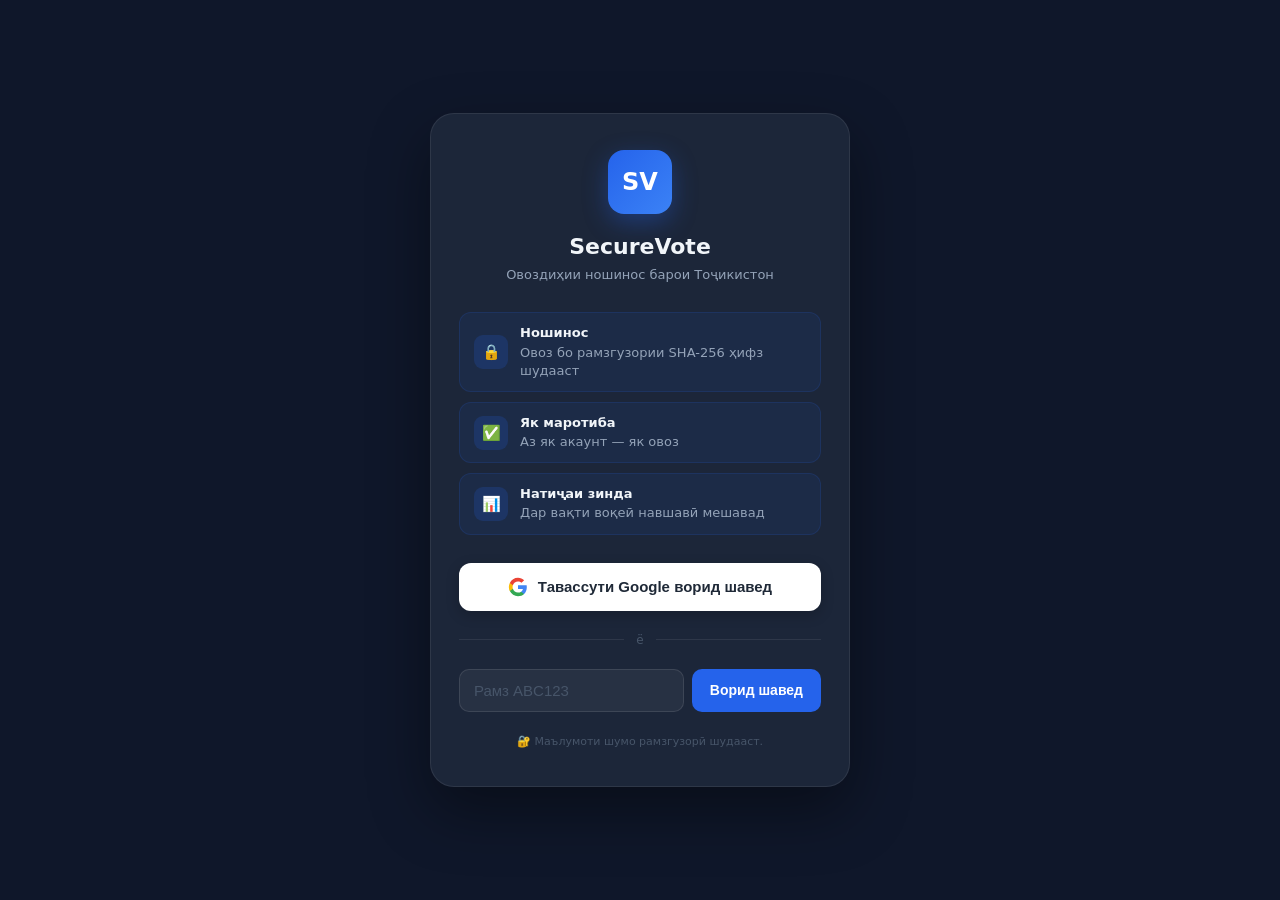
==== commit 7f304c8e: "feat: translate UI to Tajik" ====
--- a/index.html
+++ b/index.html
@@ -1,5 +1,5 @@
 <!DOCTYPE html>
-<html lang="ru">
+<html lang="tg">
 <head>
   <meta charset="UTF-8" />
   <meta name="viewport" content="width=device-width, initial-scale=1.0" />
@@ -59,25 +59,25 @@
 <div class="card">
   <div class="logo">SV</div>
   <h1>SecureVote</h1>
-  <p class="sub">Анонимное голосование для Таджикистана</p>
+  <p class="sub">Овоздиҳии ношинос барои Тоҷикистон</p>
   <div class="features">
-    <div class="feat"><div class="feat-icon">🔒</div><div class="feat-text"><strong>Анонимно</strong>Голос защищён шифрованием SHA-256</div></div>
-    <div class="feat"><div class="feat-icon">✅</div><div class="feat-text"><strong>Один раз</strong>С одного аккаунта — один голос</div></div>
-    <div class="feat"><div class="feat-icon">📊</div><div class="feat-text"><strong>Live результаты</strong>Обновляются в реальном времени</div></div>
+    <div class="feat"><div class="feat-icon">🔒</div><div class="feat-text"><strong>Ношинос</strong>Овоз бо рамзгузории SHA-256 ҳифз шудааст</div></div>
+    <div class="feat"><div class="feat-icon">✅</div><div class="feat-text"><strong>Як маротиба</strong>Аз як акаунт — як овоз</div></div>
+    <div class="feat"><div class="feat-icon">📊</div><div class="feat-text"><strong>Натиҷаи зинда</strong>Дар вақти воқеӣ навшавӣ мешавад</div></div>
   </div>
 
   <button class="btn-google" id="btnGoogle" onclick="loginWithGoogle()">
     <svg viewBox="0 0 24 24"><path d="M22.56 12.25c0-.78-.07-1.53-.2-2.25H12v4.26h5.92c-.26 1.37-1.04 2.53-2.21 3.31v2.77h3.57c2.08-1.92 3.28-4.74 3.28-8.09z" fill="#4285F4"/><path d="M12 23c2.97 0 5.46-.98 7.28-2.66l-3.57-2.77c-.98.66-2.23 1.06-3.71 1.06-2.86 0-5.29-1.93-6.16-4.53H2.18v2.84C3.99 20.53 7.7 23 12 23z" fill="#34A853"/><path d="M5.84 14.09c-.22-.66-.35-1.36-.35-2.09s.13-1.43.35-2.09V7.07H2.18C1.43 8.55 1 10.22 1 12s.43 3.45 1.18 4.93l2.85-2.22.81-.62z" fill="#FBBC05"/><path d="M12 5.38c1.62 0 3.06.56 4.21 1.64l3.15-3.15C17.45 2.09 14.97 1 12 1 7.7 1 3.99 3.47 2.18 7.07l3.66 2.84c.87-2.6 3.3-4.53 6.16-4.53z" fill="#EA4335"/></svg>
-    Войти через Google
+    Тавассути Google ворид шавед
   </button>
 
   <div id="st" class="status"></div>
-  <div class="divider">или</div>
+  <div class="divider">ё</div>
   <div class="join-row">
-    <input class="inp" type="text" id="pollCode" placeholder="Код ABC123" maxlength="6" />
-    <button class="btn-join" onclick="joinPoll()">Войти</button>
+    <input class="inp" type="text" id="pollCode" placeholder="Рамз ABC123" maxlength="6" />
+    <button class="btn-join" onclick="joinPoll()">Ворид шавед</button>
   </div>
-  <p class="note">🔐 Ваши данные зашифрованы.</p>
+  <p class="note">🔐 Маълумоти шумо рамзгузорӣ шудааст.</p>
 </div>
 
 <script>
@@ -109,7 +109,7 @@
     const c = document.getElementById('pollCode').value.trim().toUpperCase();
     if (c.length < 4) {
       const el = document.getElementById('st');
-      el.textContent = 'Введите правильный код';
+      el.textContent = 'Рамзи дурустро ворид кунед';
       el.className = 'status show err';
       return;
     }
